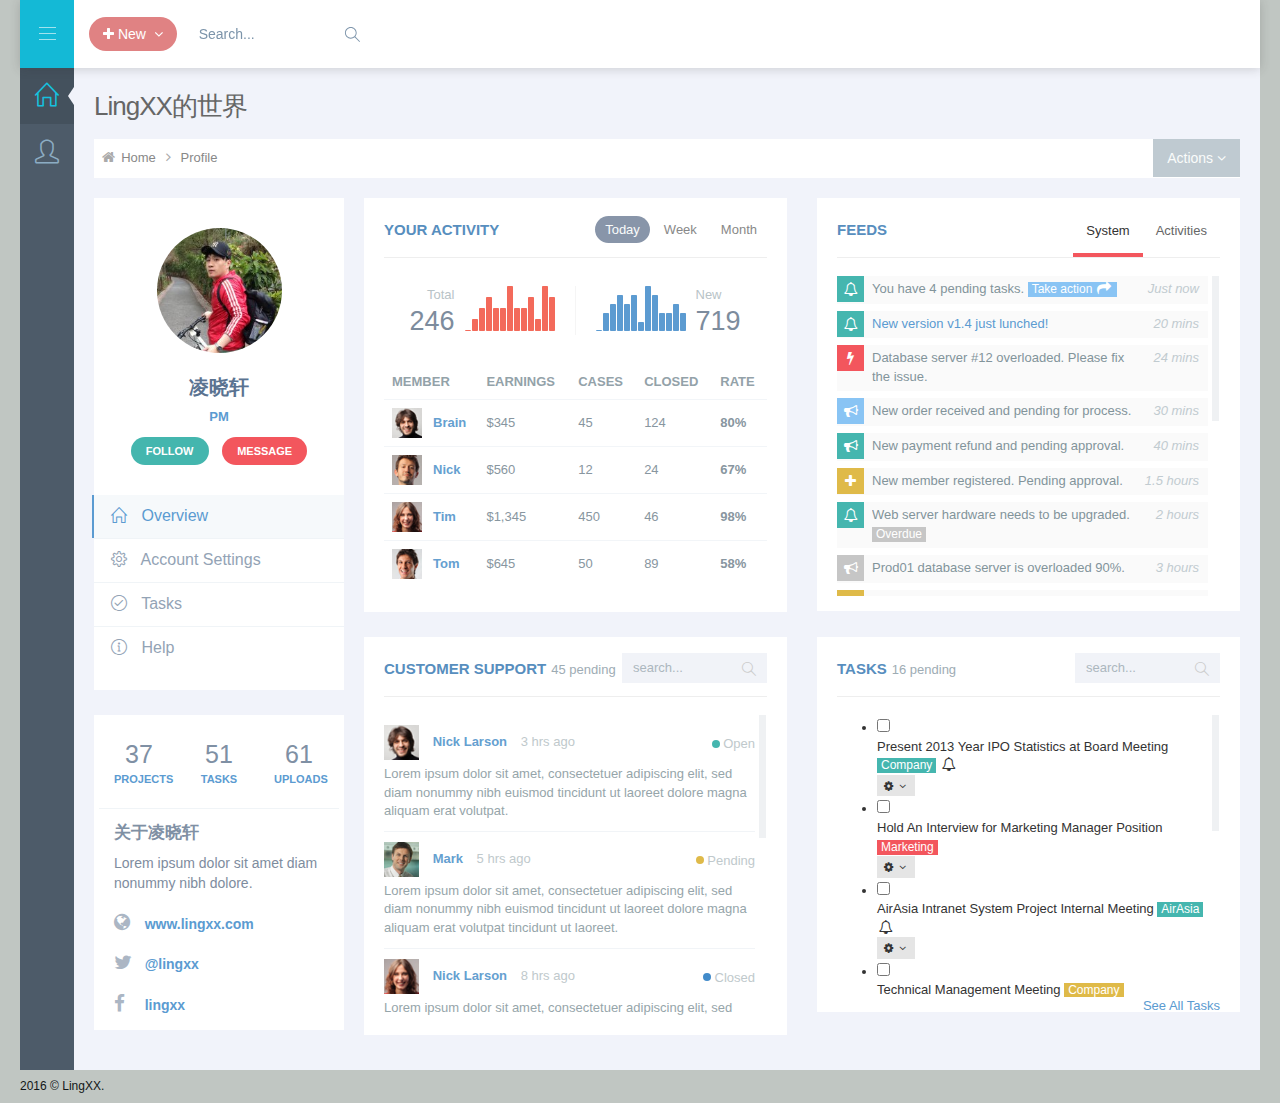
==== index.html @ 68c83dc1 "change common js" ====
<!DOCTYPE html>
<html>
<!-- BEGIN HEAD -->
<head>
<meta charset="utf-8"/>
<title>LingXX</title>
<meta http-equiv="X-UA-Compatible" content="IE=edge">
<meta content="width=device-width, initial-scale=1.0" name="viewport"/>
<meta http-equiv="Content-type" content="text/html; charset=utf-8">
<meta content="" name="description"/>
<meta content="" name="author"/>
<!-- BEGIN GLOBAL MANDATORY STYLES -->
<link href="assets/global/plugins/font-awesome/css/font-awesome.min.css" rel="stylesheet" type="text/css">
<link href="assets/global/plugins/simple-line-icons/simple-line-icons.min.css" rel="stylesheet" type="text/css">
<link href="assets/global/plugins/bootstrap/css/bootstrap.min.css" rel="stylesheet" type="text/css">
<link href="assets/global/plugins/uniform/css/uniform.default.css" rel="stylesheet" type="text/css">
<link href="assets/global/plugins/bootstrap-switch/css/bootstrap-switch.min.css" rel="stylesheet" type="text/css"/>
<!-- END GLOBAL MANDATORY STYLES -->
<!-- BEGIN PAGE LEVEL STYLES -->
<link href="assets/global/plugins/bootstrap-fileinput/bootstrap-fileinput.css" rel="stylesheet" type="text/css"/>
<link href="assets/admin/pages/css/profile.css" rel="stylesheet" type="text/css"/>
<link href="assets/admin/pages/css/tasks.css" rel="stylesheet" type="text/css"/>
<!-- END PAGE LEVEL STYLES -->
<!-- BEGIN THEME STYLES -->
<link href="assets/global/css/components.css" id="style_components" rel="stylesheet" type="text/css"/>
<link href="assets/global/css/plugins.css" rel="stylesheet" type="text/css"/>
<link href="assets/admin/layout2/css/layout.css" rel="stylesheet" type="text/css"/>
<link id="style_color" href="assets/admin/layout2/css/themes/grey.css" rel="stylesheet" type="text/css"/>
<link href="assets/admin/layout2/css/custom.css" rel="stylesheet" type="text/css"/>
<!-- END THEME STYLES -->
<link rel="shortcut icon" href="favicon.ico"/>
</head>
<!-- END HEAD -->
<!-- BEGIN BODY -->
<body class="page-boxed page-header-fixed page-container-bg-solid page-sidebar-closed page-sidebar-closed-hide-logo">
<!-- BEGIN HEADER -->
<div class="page-header navbar navbar-fixed-top">
	<!-- BEGIN HEADER INNER -->
	<div class="page-header-inner container">
		<!-- BEGIN LOGO -->
		<div class="page-logo">
			<a href="index.html">
			<!--<img src="assets/admin/layout2/img/logo-default.png" alt="logo" class="logo-default"/>-->
			</a>
			<div class="menu-toggler sidebar-toggler">
				<!-- DOC: Remove the above "hide" to enable the sidebar toggler button on header -->
			</div>
		</div>
		<!-- END LOGO -->
		<!-- BEGIN RESPONSIVE MENU TOGGLER -->
		<a href="javascript:;" class="menu-toggler responsive-toggler" data-toggle="collapse" data-target=".navbar-collapse">
		</a>
		<!-- END RESPONSIVE MENU TOGGLER -->
		<!-- BEGIN PAGE ACTIONS -->
		<!-- DOC: Remove "hide" class to enable the page header actions -->
		<div class="page-actions">
			<div class="btn-group">
				<button type="button" class="btn btn-circle red-pink dropdown-toggle" data-toggle="dropdown">
				<i class="fa fa-plus"></i>&nbsp;<span class="hidden-sm hidden-xs">New&nbsp;</span>&nbsp;<i class="fa fa-angle-down"></i>
				</button>
				<ul class="dropdown-menu" role="menu">
					<li>
						<a href="javascript:;">
						<i class="icon-user"></i> New User </a>
					</li>
				</ul>
			</div>
		</div>
		<!-- END PAGE ACTIONS -->
		<!-- BEGIN PAGE TOP -->
		<div class="page-top">
			<!-- BEGIN HEADER SEARCH BOX -->
			<!-- DOC: Apply "search-form-expanded" right after the "search-form" class to have half expanded search box -->
			<form class="search-form search-form-expanded" action="extra_search.html" method="GET">
				<div class="input-group">
					<input type="text" class="form-control" placeholder="Search..." name="query">
					<span class="input-group-btn">
					<a href="javascript:;" class="btn submit"><i class="icon-magnifier"></i></a>
					</span>
				</div>
			</form>
			<!-- END HEADER SEARCH BOX -->
		</div>
		<!-- END PAGE TOP -->
	</div>
	<!-- END HEADER INNER -->
</div>
<!-- END HEADER -->
<div class="clearfix">
</div>
<div class="container">
	<!-- BEGIN CONTAINER -->
	<div class="page-container">
		<!-- BEGIN SIDEBAR -->
		<div class="page-sidebar-wrapper">
			<!-- DOC: Set data-auto-scroll="false" to disable the sidebar from auto scrolling/focusing -->
			<!-- DOC: Change data-auto-speed="200" to adjust the sub menu slide up/down speed -->
			<div class="page-sidebar navbar-collapse collapse">
				<!-- BEGIN SIDEBAR MENU -->
				<!-- DOC: Apply "page-sidebar-menu-light" class right after "page-sidebar-menu" to enable light sidebar menu style(without borders) -->
				<!-- DOC: Apply "page-sidebar-menu-hover-submenu" class right after "page-sidebar-menu" to enable hoverable(hover vs accordion) sub menu mode -->
				<!-- DOC: Apply "page-sidebar-menu-closed" class right after "page-sidebar-menu" to collapse("page-sidebar-closed" class must be applied to the body element) the sidebar sub menu mode -->
				<!-- DOC: Set data-auto-scroll="false" to disable the sidebar from auto scrolling/focusing -->
				<!-- DOC: Set data-keep-expand="true" to keep the submenues expanded -->
				<!-- DOC: Set data-auto-speed="200" to adjust the sub menu slide up/down speed -->
				<ul class="page-sidebar-menu page-sidebar-menu-hover-submenu page-sidebar-menu-closed" data-keep-expanded="false" data-auto-scroll="true" data-slide-speed="200">
					<li class="active open">
						<a href="index.html">
						<i class="icon-home"></i>
						<span class="title">Home</span>
						<span class="selected"></span>
						<span class="arrow open"></span>
						</a>
					</li>
					<li class="start">
						<a href="javascript:;">
						<i class="icon-user"></i>
						<span class="title">Profile</span>
						</a>
						<ul class="sub-menu">
							<li>
								<a href="#">
								CV</a>
							</li>
						</ul>
					</li>
				</ul>
				<!-- END SIDEBAR MENU -->
			</div>
		</div>
		<!-- END SIDEBAR -->
		<!-- BEGIN CONTENT -->
		<div class="page-content-wrapper">
			<div class="page-content">
				<!-- BEGIN PAGE HEADER-->
				<h3 class="page-title">
				LingXX的世界 
				</h3>
				<div class="page-bar">
					<ul class="page-breadcrumb">
						<li>
							<i class="fa fa-home"></i>
							<a href="index.html">Home</a>
							<i class="fa fa-angle-right"></i>
						</li>
						<li>
							<a href="#">Profile</a>
						</li>
					</ul>
					<div class="page-toolbar">
						<div class="btn-group pull-right">
							<button type="button" class="btn btn-fit-height grey-salt dropdown-toggle" data-toggle="dropdown" data-hover="dropdown" data-delay="1000" data-close-others="true">
							Actions <i class="fa fa-angle-down"></i>
							</button>
							<ul class="dropdown-menu pull-right" role="menu">
								<li>
									<a href="#">Action</a>
								</li>
								<li>
									<a href="#">Another action</a>
								</li>
								<li>
									<a href="#">Something else here</a>
								</li>
								<li class="divider">
								</li>
								<li>
									<a href="#">Separated link</a>
								</li>
							</ul>
						</div>
					</div>
				</div>
				<!-- END PAGE HEADER-->
				<!-- BEGIN PAGE CONTENT-->
				<div class="row">
					<div class="col-md-12">
						<!-- BEGIN PROFILE SIDEBAR -->
						<div class="profile-sidebar" style="width: 250px;">
							<!-- PORTLET MAIN -->
							<div class="portlet light profile-sidebar-portlet">
								<!-- SIDEBAR USERPIC -->
								<div class="profile-userpic">
									<img src="assets/admin/pages/media/profile/lingxx_new.jpg" class="img-responsive" alt="">
								</div>
								<!-- END SIDEBAR USERPIC -->
								<!-- SIDEBAR USER TITLE -->
								<div class="profile-usertitle">
									<div class="profile-usertitle-name">
										 凌晓轩
									</div>
									<div class="profile-usertitle-job">
										 PM
									</div>
								</div>
								<!-- END SIDEBAR USER TITLE -->
								<!-- SIDEBAR BUTTONS -->
								<div class="profile-userbuttons">
									<button type="button" class="btn btn-circle green-haze btn-sm">Follow</button>
									<button type="button" class="btn btn-circle btn-danger btn-sm">Message</button>
								</div>
								<!-- END SIDEBAR BUTTONS -->
								<!-- SIDEBAR MENU -->
								<div class="profile-usermenu">
									<ul class="nav">
										<li class="active">
											<a href="#">
											<i class="icon-home"></i>
											Overview </a>
										</li>
										<li>
											<a href="#">
											<i class="icon-settings"></i>
											Account Settings </a>
										</li>
										<li>
											<a href="#">
											<i class="icon-check"></i>
											Tasks </a>
										</li>
										<li>
											<a href="#">
											<i class="icon-info"></i>
											Help </a>
										</li>
									</ul>
								</div>
								<!-- END MENU -->
							</div>
							<!-- END PORTLET MAIN -->
							<!-- PORTLET MAIN -->
							<div class="portlet light">
								<!-- STAT -->
								<div class="row list-separated profile-stat">
									<div class="col-md-4 col-sm-4 col-xs-6">
										<div class="uppercase profile-stat-title">
											 37
										</div>
										<div class="uppercase profile-stat-text">
											 Projects
										</div>
									</div>
									<div class="col-md-4 col-sm-4 col-xs-6">
										<div class="uppercase profile-stat-title">
											 51
										</div>
										<div class="uppercase profile-stat-text">
											 Tasks
										</div>
									</div>
									<div class="col-md-4 col-sm-4 col-xs-6">
										<div class="uppercase profile-stat-title">
											 61
										</div>
										<div class="uppercase profile-stat-text">
											 Uploads
										</div>
									</div>
								</div>
								<!-- END STAT -->
								<div>
									<h4 class="profile-desc-title">关于凌晓轩</h4>
									<span class="profile-desc-text"> Lorem ipsum dolor sit amet diam nonummy nibh dolore. </span>
									<div class="margin-top-20 profile-desc-link">
										<i class="fa fa-globe"></i>
										<a href="http://www.keenthemes.com">www.lingxx.com</a>
									</div>
									<div class="margin-top-20 profile-desc-link">
										<i class="fa fa-twitter"></i>
										<a href="http://www.twitter.com/keenthemes/">@lingxx</a>
									</div>
									<div class="margin-top-20 profile-desc-link">
										<i class="fa fa-facebook"></i>
										<a href="http://www.facebook.com/keenthemes/">lingxx</a>
									</div>
								</div>
							</div>
							<!-- END PORTLET MAIN -->
						</div>
						<!-- END BEGIN PROFILE SIDEBAR -->
						<!-- BEGIN PROFILE CONTENT -->
						<div class="profile-content">
							<div class="row">
								<div class="col-md-6">
									<!-- BEGIN PORTLET -->
									<div class="portlet light ">
										<div class="portlet-title">
											<div class="caption caption-md">
												<i class="icon-bar-chart theme-font hide"></i>
												<span class="caption-subject font-blue-madison bold uppercase">Your Activity</span>
												<span class="caption-helper hide">weekly stats...</span>
											</div>
											<div class="actions">
												<div class="btn-group btn-group-devided" data-toggle="buttons">
													<label class="btn btn-transparent grey-salsa btn-circle btn-sm active">
													<input type="radio" name="options" class="toggle" id="option1">Today</label>
													<label class="btn btn-transparent grey-salsa btn-circle btn-sm">
													<input type="radio" name="options" class="toggle" id="option2">Week</label>
													<label class="btn btn-transparent grey-salsa btn-circle btn-sm">
													<input type="radio" name="options" class="toggle" id="option2">Month</label>
												</div>
											</div>
										</div>
										<div class="portlet-body">
											<div class="row number-stats margin-bottom-30">
												<div class="col-md-6 col-sm-6 col-xs-6">
													<div class="stat-left">
														<div class="stat-chart">
															<!-- do not line break "sparkline_bar" div. sparkline chart has an issue when the container div has line break -->
															<div id="sparkline_bar"></div>
														</div>
														<div class="stat-number">
															<div class="title">
																 Total
															</div>
															<div class="number">
																 246
															</div>
														</div>
													</div>
												</div>
												<div class="col-md-6 col-sm-6 col-xs-6">
													<div class="stat-right">
														<div class="stat-chart">
															<!-- do not line break "sparkline_bar" div. sparkline chart has an issue when the container div has line break -->
															<div id="sparkline_bar2"></div>
														</div>
														<div class="stat-number">
															<div class="title">
																 New
															</div>
															<div class="number">
																 719
															</div>
														</div>
													</div>
												</div>
											</div>
											<div class="table-scrollable table-scrollable-borderless">
												<table class="table table-hover table-light">
												<thead>
												<tr class="uppercase">
													<th colspan="2">
														 MEMBER
													</th>
													<th>
														 Earnings
													</th>
													<th>
														 CASES
													</th>
													<th>
														 CLOSED
													</th>
													<th>
														 RATE
													</th>
												</tr>
												</thead>
												<tr>
													<td class="fit">
														<img class="user-pic" src="assets/admin/layout3/img/avatar4.jpg">
													</td>
													<td>
														<a href="javascript:;" class="primary-link">Brain</a>
													</td>
													<td>
														 $345
													</td>
													<td>
														 45
													</td>
													<td>
														 124
													</td>
													<td>
														<span class="bold theme-font">80%</span>
													</td>
												</tr>
												<tr>
													<td class="fit">
														<img class="user-pic" src="assets/admin/layout3/img/avatar5.jpg">
													</td>
													<td>
														<a href="javascript:;" class="primary-link">Nick</a>
													</td>
													<td>
														 $560
													</td>
													<td>
														 12
													</td>
													<td>
														 24
													</td>
													<td>
														<span class="bold theme-font">67%</span>
													</td>
												</tr>
												<tr>
													<td class="fit">
														<img class="user-pic" src="assets/admin/layout3/img/avatar6.jpg">
													</td>
													<td>
														<a href="javascript:;" class="primary-link">Tim</a>
													</td>
													<td>
														 $1,345
													</td>
													<td>
														 450
													</td>
													<td>
														 46
													</td>
													<td>
														<span class="bold theme-font">98%</span>
													</td>
												</tr>
												<tr>
													<td class="fit">
														<img class="user-pic" src="assets/admin/layout3/img/avatar7.jpg">
													</td>
													<td>
														<a href="javascript:;" class="primary-link">Tom</a>
													</td>
													<td>
														 $645
													</td>
													<td>
														 50
													</td>
													<td>
														 89
													</td>
													<td>
														<span class="bold theme-font">58%</span>
													</td>
												</tr>
												</table>
											</div>
										</div>
									</div>
									<!-- END PORTLET -->
								</div>
								<div class="col-md-6">
									<!-- BEGIN PORTLET -->
									<div class="portlet light">
										<div class="portlet-title tabbable-line">
											<div class="caption caption-md">
												<i class="icon-globe theme-font hide"></i>
												<span class="caption-subject font-blue-madison bold uppercase">Feeds</span>
											</div>
											<ul class="nav nav-tabs">
												<li class="active">
													<a href="#tab_1_1" data-toggle="tab">
													System </a>
												</li>
												<li>
													<a href="#tab_1_2" data-toggle="tab">
													Activities </a>
												</li>
											</ul>
										</div>
										<div class="portlet-body">
											<!--BEGIN TABS-->
											<div class="tab-content">
												<div class="tab-pane active" id="tab_1_1">
													<div class="scroller" style="height: 320px;" data-always-visible="1" data-rail-visible1="0" data-handle-color="#D7DCE2">
														<ul class="feeds">
															<li>
																<div class="col1">
																	<div class="cont">
																		<div class="cont-col1">
																			<div class="label label-sm label-success">
																				<i class="fa fa-bell-o"></i>
																			</div>
																		</div>
																		<div class="cont-col2">
																			<div class="desc">
																				 You have 4 pending tasks. <span class="label label-sm label-info">
																				Take action <i class="fa fa-share"></i>
																				</span>
																			</div>
																		</div>
																	</div>
																</div>
																<div class="col2">
																	<div class="date">
																		 Just now
																	</div>
																</div>
															</li>
															<li>
																<a href="javascript:;">
																<div class="col1">
																	<div class="cont">
																		<div class="cont-col1">
																			<div class="label label-sm label-success">
																				<i class="fa fa-bell-o"></i>
																			</div>
																		</div>
																		<div class="cont-col2">
																			<div class="desc">
																				 New version v1.4 just lunched!
																			</div>
																		</div>
																	</div>
																</div>
																<div class="col2">
																	<div class="date">
																		 20 mins
																	</div>
																</div>
																</a>
															</li>
															<li>
																<div class="col1">
																	<div class="cont">
																		<div class="cont-col1">
																			<div class="label label-sm label-danger">
																				<i class="fa fa-bolt"></i>
																			</div>
																		</div>
																		<div class="cont-col2">
																			<div class="desc">
																				 Database server #12 overloaded. Please fix the issue.
																			</div>
																		</div>
																	</div>
																</div>
																<div class="col2">
																	<div class="date">
																		 24 mins
																	</div>
																</div>
															</li>
															<li>
																<div class="col1">
																	<div class="cont">
																		<div class="cont-col1">
																			<div class="label label-sm label-info">
																				<i class="fa fa-bullhorn"></i>
																			</div>
																		</div>
																		<div class="cont-col2">
																			<div class="desc">
																				 New order received and pending for process.
																			</div>
																		</div>
																	</div>
																</div>
																<div class="col2">
																	<div class="date">
																		 30 mins
																	</div>
																</div>
															</li>
															<li>
																<div class="col1">
																	<div class="cont">
																		<div class="cont-col1">
																			<div class="label label-sm label-success">
																				<i class="fa fa-bullhorn"></i>
																			</div>
																		</div>
																		<div class="cont-col2">
																			<div class="desc">
																				 New payment refund and pending approval.
																			</div>
																		</div>
																	</div>
																</div>
																<div class="col2">
																	<div class="date">
																		 40 mins
																	</div>
																</div>
															</li>
															<li>
																<div class="col1">
																	<div class="cont">
																		<div class="cont-col1">
																			<div class="label label-sm label-warning">
																				<i class="fa fa-plus"></i>
																			</div>
																		</div>
																		<div class="cont-col2">
																			<div class="desc">
																				 New member registered. Pending approval.
																			</div>
																		</div>
																	</div>
																</div>
																<div class="col2">
																	<div class="date">
																		 1.5 hours
																	</div>
																</div>
															</li>
															<li>
																<div class="col1">
																	<div class="cont">
																		<div class="cont-col1">
																			<div class="label label-sm label-success">
																				<i class="fa fa-bell-o"></i>
																			</div>
																		</div>
																		<div class="cont-col2">
																			<div class="desc">
																				 Web server hardware needs to be upgraded. <span class="label label-sm label-default ">
																				Overdue </span>
																			</div>
																		</div>
																	</div>
																</div>
																<div class="col2">
																	<div class="date">
																		 2 hours
																	</div>
																</div>
															</li>
															<li>
																<div class="col1">
																	<div class="cont">
																		<div class="cont-col1">
																			<div class="label label-sm label-default">
																				<i class="fa fa-bullhorn"></i>
																			</div>
																		</div>
																		<div class="cont-col2">
																			<div class="desc">
																				 Prod01 database server is overloaded 90%.
																			</div>
																		</div>
																	</div>
																</div>
																<div class="col2">
																	<div class="date">
																		 3 hours
																	</div>
																</div>
															</li>
															<li>
																<div class="col1">
																	<div class="cont">
																		<div class="cont-col1">
																			<div class="label label-sm label-warning">
																				<i class="fa fa-bullhorn"></i>
																			</div>
																		</div>
																		<div class="cont-col2">
																			<div class="desc">
																				 New group created. Pending manager review.
																			</div>
																		</div>
																	</div>
																</div>
																<div class="col2">
																	<div class="date">
																		 5 hours
																	</div>
																</div>
															</li>
															<li>
																<div class="col1">
																	<div class="cont">
																		<div class="cont-col1">
																			<div class="label label-sm label-info">
																				<i class="fa fa-bullhorn"></i>
																			</div>
																		</div>
																		<div class="cont-col2">
																			<div class="desc">
																				 Order payment failed.
																			</div>
																		</div>
																	</div>
																</div>
																<div class="col2">
																	<div class="date">
																		 18 hours
																	</div>
																</div>
															</li>
															<li>
																<div class="col1">
																	<div class="cont">
																		<div class="cont-col1">
																			<div class="label label-sm label-default">
																				<i class="fa fa-bullhorn"></i>
																			</div>
																		</div>
																		<div class="cont-col2">
																			<div class="desc">
																				 New application received.
																			</div>
																		</div>
																	</div>
																</div>
																<div class="col2">
																	<div class="date">
																		 21 hours
																	</div>
																</div>
															</li>
															<li>
																<div class="col1">
																	<div class="cont">
																		<div class="cont-col1">
																			<div class="label label-sm label-info">
																				<i class="fa fa-bullhorn"></i>
																			</div>
																		</div>
																		<div class="cont-col2">
																			<div class="desc">
																				 Dev90 web server restarted. Pending overall system check.
																			</div>
																		</div>
																	</div>
																</div>
																<div class="col2">
																	<div class="date">
																		 22 hours
																	</div>
																</div>
															</li>
															<li>
																<div class="col1">
																	<div class="cont">
																		<div class="cont-col1">
																			<div class="label label-sm label-default">
																				<i class="fa fa-bullhorn"></i>
																			</div>
																		</div>
																		<div class="cont-col2">
																			<div class="desc">
																				 New member registered. Pending approval
																			</div>
																		</div>
																	</div>
																</div>
																<div class="col2">
																	<div class="date">
																		 21 hours
																	</div>
																</div>
															</li>
															<li>
																<div class="col1">
																	<div class="cont">
																		<div class="cont-col1">
																			<div class="label label-sm label-info">
																				<i class="fa fa-bullhorn"></i>
																			</div>
																		</div>
																		<div class="cont-col2">
																			<div class="desc">
																				 L45 Network failure. Schedule maintenance.
																			</div>
																		</div>
																	</div>
																</div>
																<div class="col2">
																	<div class="date">
																		 22 hours
																	</div>
																</div>
															</li>
															<li>
																<div class="col1">
																	<div class="cont">
																		<div class="cont-col1">
																			<div class="label label-sm label-default">
																				<i class="fa fa-bullhorn"></i>
																			</div>
																		</div>
																		<div class="cont-col2">
																			<div class="desc">
																				 Order canceled with failed payment.
																			</div>
																		</div>
																	</div>
																</div>
																<div class="col2">
																	<div class="date">
																		 21 hours
																	</div>
																</div>
															</li>
															<li>
																<div class="col1">
																	<div class="cont">
																		<div class="cont-col1">
																			<div class="label label-sm label-info">
																				<i class="fa fa-bullhorn"></i>
																			</div>
																		</div>
																		<div class="cont-col2">
																			<div class="desc">
																				 Web-A2 clound instance created. Schedule full scan.
																			</div>
																		</div>
																	</div>
																</div>
																<div class="col2">
																	<div class="date">
																		 22 hours
																	</div>
																</div>
															</li>
															<li>
																<div class="col1">
																	<div class="cont">
																		<div class="cont-col1">
																			<div class="label label-sm label-default">
																				<i class="fa fa-bullhorn"></i>
																			</div>
																		</div>
																		<div class="cont-col2">
																			<div class="desc">
																				 Member canceled. Schedule account review.
																			</div>
																		</div>
																	</div>
																</div>
																<div class="col2">
																	<div class="date">
																		 21 hours
																	</div>
																</div>
															</li>
															<li>
																<div class="col1">
																	<div class="cont">
																		<div class="cont-col1">
																			<div class="label label-sm label-info">
																				<i class="fa fa-bullhorn"></i>
																			</div>
																		</div>
																		<div class="cont-col2">
																			<div class="desc">
																				 New order received. Please take care of it.
																			</div>
																		</div>
																	</div>
																</div>
																<div class="col2">
																	<div class="date">
																		 22 hours
																	</div>
																</div>
															</li>
														</ul>
													</div>
												</div>
												<div class="tab-pane" id="tab_1_2">
													<div class="scroller" style="height: 337px;" data-always-visible="1" data-rail-visible1="0" data-handle-color="#D7DCE2">
														<ul class="feeds">
															<li>
																<a href="javascript:;">
																<div class="col1">
																	<div class="cont">
																		<div class="cont-col1">
																			<div class="label label-sm label-success">
																				<i class="fa fa-bell-o"></i>
																			</div>
																		</div>
																		<div class="cont-col2">
																			<div class="desc">
																				 New user registered
																			</div>
																		</div>
																	</div>
																</div>
																<div class="col2">
																	<div class="date">
																		 Just now
																	</div>
																</div>
																</a>
															</li>
															<li>
																<a href="javascript:;">
																<div class="col1">
																	<div class="cont">
																		<div class="cont-col1">
																			<div class="label label-sm label-success">
																				<i class="fa fa-bell-o"></i>
																			</div>
																		</div>
																		<div class="cont-col2">
																			<div class="desc">
																				 New order received
																			</div>
																		</div>
																	</div>
																</div>
																<div class="col2">
																	<div class="date">
																		 10 mins
																	</div>
																</div>
																</a>
															</li>
															<li>
																<div class="col1">
																	<div class="cont">
																		<div class="cont-col1">
																			<div class="label label-sm label-danger">
																				<i class="fa fa-bolt"></i>
																			</div>
																		</div>
																		<div class="cont-col2">
																			<div class="desc">
																				 Order #24DOP4 has been rejected. <span class="label label-sm label-danger ">
																				Take action <i class="fa fa-share"></i>
																				</span>
																			</div>
																		</div>
																	</div>
																</div>
																<div class="col2">
																	<div class="date">
																		 24 mins
																	</div>
																</div>
															</li>
															<li>
																<a href="javascript:;">
																<div class="col1">
																	<div class="cont">
																		<div class="cont-col1">
																			<div class="label label-sm label-success">
																				<i class="fa fa-bell-o"></i>
																			</div>
																		</div>
																		<div class="cont-col2">
																			<div class="desc">
																				 New user registered
																			</div>
																		</div>
																	</div>
																</div>
																<div class="col2">
																	<div class="date">
																		 Just now
																	</div>
																</div>
																</a>
															</li>
															<li>
																<a href="javascript:;">
																<div class="col1">
																	<div class="cont">
																		<div class="cont-col1">
																			<div class="label label-sm label-success">
																				<i class="fa fa-bell-o"></i>
																			</div>
																		</div>
																		<div class="cont-col2">
																			<div class="desc">
																				 New user registered
																			</div>
																		</div>
																	</div>
																</div>
																<div class="col2">
																	<div class="date">
																		 Just now
																	</div>
																</div>
																</a>
															</li>
															<li>
																<a href="javascript:;">
																<div class="col1">
																	<div class="cont">
																		<div class="cont-col1">
																			<div class="label label-sm label-success">
																				<i class="fa fa-bell-o"></i>
																			</div>
																		</div>
																		<div class="cont-col2">
																			<div class="desc">
																				 New user registered
																			</div>
																		</div>
																	</div>
																</div>
																<div class="col2">
																	<div class="date">
																		 Just now
																	</div>
																</div>
																</a>
															</li>
															<li>
																<a href="javascript:;">
																<div class="col1">
																	<div class="cont">
																		<div class="cont-col1">
																			<div class="label label-sm label-success">
																				<i class="fa fa-bell-o"></i>
																			</div>
																		</div>
																		<div class="cont-col2">
																			<div class="desc">
																				 New user registered
																			</div>
																		</div>
																	</div>
																</div>
																<div class="col2">
																	<div class="date">
																		 Just now
																	</div>
																</div>
																</a>
															</li>
															<li>
																<a href="javascript:;">
																<div class="col1">
																	<div class="cont">
																		<div class="cont-col1">
																			<div class="label label-sm label-success">
																				<i class="fa fa-bell-o"></i>
																			</div>
																		</div>
																		<div class="cont-col2">
																			<div class="desc">
																				 New user registered
																			</div>
																		</div>
																	</div>
																</div>
																<div class="col2">
																	<div class="date">
																		 Just now
																	</div>
																</div>
																</a>
															</li>
															<li>
																<a href="javascript:;">
																<div class="col1">
																	<div class="cont">
																		<div class="cont-col1">
																			<div class="label label-sm label-success">
																				<i class="fa fa-bell-o"></i>
																			</div>
																		</div>
																		<div class="cont-col2">
																			<div class="desc">
																				 New user registered
																			</div>
																		</div>
																	</div>
																</div>
																<div class="col2">
																	<div class="date">
																		 Just now
																	</div>
																</div>
																</a>
															</li>
															<li>
																<a href="javascript:;">
																<div class="col1">
																	<div class="cont">
																		<div class="cont-col1">
																			<div class="label label-sm label-success">
																				<i class="fa fa-bell-o"></i>
																			</div>
																		</div>
																		<div class="cont-col2">
																			<div class="desc">
																				 New user registered
																			</div>
																		</div>
																	</div>
																</div>
																<div class="col2">
																	<div class="date">
																		 Just now
																	</div>
																</div>
																</a>
															</li>
														</ul>
													</div>
												</div>
											</div>
											<!--END TABS-->
										</div>
									</div>
									<!-- END PORTLET -->
								</div>
							</div>
							<div class="row">
								<div class="col-md-6">
									<!-- BEGIN PORTLET -->
									<div class="portlet light">
										<div class="portlet-title">
											<div class="caption caption-md">
												<i class="icon-bar-chart theme-font hide"></i>
												<span class="caption-subject font-blue-madison bold uppercase">Customer Support</span>
												<span class="caption-helper">45 pending</span>
											</div>
											<div class="inputs">
												<div class="portlet-input input-inline input-small ">
													<div class="input-icon right">
														<i class="icon-magnifier"></i>
														<input type="text" class="form-control form-control-solid" placeholder="search...">
													</div>
												</div>
											</div>
										</div>
										<div class="portlet-body">
											<div class="scroller" style="height: 305px;" data-always-visible="1" data-rail-visible1="0" data-handle-color="#D7DCE2">
												<div class="general-item-list">
													<div class="item">
														<div class="item-head">
															<div class="item-details">
																<img class="item-pic" src="assets/admin/layout3/img/avatar4.jpg">
																<a href="" class="item-name primary-link">Nick Larson</a>
																<span class="item-label">3 hrs ago</span>
															</div>
															<span class="item-status"><span class="badge badge-empty badge-success"></span> Open</span>
														</div>
														<div class="item-body">
															 Lorem ipsum dolor sit amet, consectetuer adipiscing elit, sed diam nonummy nibh euismod tincidunt ut laoreet dolore magna aliquam erat volutpat.
														</div>
													</div>
													<div class="item">
														<div class="item-head">
															<div class="item-details">
																<img class="item-pic" src="assets/admin/layout3/img/avatar3.jpg">
																<a href="" class="item-name primary-link">Mark</a>
																<span class="item-label">5 hrs ago</span>
															</div>
															<span class="item-status"><span class="badge badge-empty badge-warning"></span> Pending</span>
														</div>
														<div class="item-body">
															 Lorem ipsum dolor sit amet, consectetuer adipiscing elit, sed diam nonummy nibh euismod tincidunt ut laoreet dolore magna aliquam erat volutpat tincidunt ut laoreet.
														</div>
													</div>
													<div class="item">
														<div class="item-head">
															<div class="item-details">
																<img class="item-pic" src="assets/admin/layout3/img/avatar6.jpg">
																<a href="" class="item-name primary-link">Nick Larson</a>
																<span class="item-label">8 hrs ago</span>
															</div>
															<span class="item-status"><span class="badge badge-empty badge-primary"></span> Closed</span>
														</div>
														<div class="item-body">
															 Lorem ipsum dolor sit amet, consectetuer adipiscing elit, sed diam nonummy nibh.
														</div>
													</div>
													<div class="item">
														<div class="item-head">
															<div class="item-details">
																<img class="item-pic" src="assets/admin/layout3/img/avatar7.jpg">
																<a href="" class="item-name primary-link">Nick Larson</a>
																<span class="item-label">12 hrs ago</span>
															</div>
															<span class="item-status"><span class="badge badge-empty badge-danger"></span> Pending</span>
														</div>
														<div class="item-body">
															 Consectetuer adipiscing elit Lorem ipsum dolor sit amet, consectetuer adipiscing elit, sed diam nonummy nibh euismod tincidunt ut laoreet dolore magna aliquam erat volutpat.
														</div>
													</div>
													<div class="item">
														<div class="item-head">
															<div class="item-details">
																<img class="item-pic" src="assets/admin/layout3/img/avatar9.jpg">
																<a href="" class="item-name primary-link">Richard Stone</a>
																<span class="item-label">2 days ago</span>
															</div>
															<span class="item-status"><span class="badge badge-empty badge-danger"></span> Open</span>
														</div>
														<div class="item-body">
															 Lorem ipsum dolor sit amet, consectetuer adipiscing elit, ut laoreet dolore magna aliquam erat volutpat.
														</div>
													</div>
													<div class="item">
														<div class="item-head">
															<div class="item-details">
																<img class="item-pic" src="assets/admin/layout3/img/avatar8.jpg">
																<a href="" class="item-name primary-link">Dan</a>
																<span class="item-label">3 days ago</span>
															</div>
															<span class="item-status"><span class="badge badge-empty badge-warning"></span> Pending</span>
														</div>
														<div class="item-body">
															 Lorem ipsum dolor sit amet, sed diam nonummy nibh euismod tincidunt ut laoreet dolore magna aliquam erat volutpat.
														</div>
													</div>
													<div class="item">
														<div class="item-head">
															<div class="item-details">
																<img class="item-pic" src="assets/admin/layout3/img/avatar2.jpg">
																<a href="" class="item-name primary-link">Larry</a>
																<span class="item-label">4 hrs ago</span>
															</div>
															<span class="item-status"><span class="badge badge-empty badge-success"></span> Open</span>
														</div>
														<div class="item-body">
															 Lorem ipsum dolor sit amet, consectetuer adipiscing elit, sed diam nonummy nibh euismod tincidunt ut laoreet dolore magna aliquam erat volutpat.
														</div>
													</div>
												</div>
											</div>
										</div>
									</div>
									<!-- END PORTLET -->
								</div>
								<div class="col-md-6">
									<!-- BEGIN PORTLET -->
									<div class="portlet light tasks-widget">
										<div class="portlet-title">
											<div class="caption caption-md">
												<i class="icon-bar-chart theme-font hide"></i>
												<span class="caption-subject font-blue-madison bold uppercase">Tasks</span>
												<span class="caption-helper">16 pending</span>
											</div>
											<div class="inputs">
												<div class="portlet-input input-small input-inline">
													<div class="input-icon right">
														<i class="icon-magnifier"></i>
														<input type="text" class="form-control form-control-solid" placeholder="search...">
													</div>
												</div>
											</div>
										</div>
										<div class="portlet-body">
											<div class="task-content">
												<div class="scroller" style="height: 282px;" data-always-visible="1" data-rail-visible1="0" data-handle-color="#D7DCE2">
													<!-- START TASK LIST -->
													<ul class="task-list">
														<li>
															<div class="task-checkbox">
																<input type="hidden" value="1" name="test"/>
																<input type="checkbox" class="liChild" value="2" name="test"/>
															</div>
															<div class="task-title">
																<span class="task-title-sp">
																Present 2013 Year IPO Statistics at Board Meeting </span>
																<span class="label label-sm label-success">Company</span>
																<span class="task-bell">
																<i class="fa fa-bell-o"></i>
																</span>
															</div>
															<div class="task-config">
																<div class="task-config-btn btn-group">
																	<a class="btn btn-xs default" href="javascript:;" data-toggle="dropdown" data-hover="dropdown" data-close-others="true">
																	<i class="fa fa-cog"></i><i class="fa fa-angle-down"></i>
																	</a>
																	<ul class="dropdown-menu pull-right">
																		<li>
																			<a href="javascript:;">
																			<i class="fa fa-check"></i> Complete </a>
																		</li>
																		<li>
																			<a href="javascript:;">
																			<i class="fa fa-pencil"></i> Edit </a>
																		</li>
																		<li>
																			<a href="javascript:;">
																			<i class="fa fa-trash-o"></i> Cancel </a>
																		</li>
																	</ul>
																</div>
															</div>
														</li>
														<li>
															<div class="task-checkbox">
																<input type="checkbox" class="liChild" value=""/>
															</div>
															<div class="task-title">
																<span class="task-title-sp">
																Hold An Interview for Marketing Manager Position </span>
																<span class="label label-sm label-danger">Marketing</span>
															</div>
															<div class="task-config">
																<div class="task-config-btn btn-group">
																	<a class="btn btn-xs default" href="javascript:;" data-toggle="dropdown" data-hover="dropdown" data-close-others="true">
																	<i class="fa fa-cog"></i><i class="fa fa-angle-down"></i>
																	</a>
																	<ul class="dropdown-menu pull-right">
																		<li>
																			<a href="javascript:;">
																			<i class="fa fa-check"></i> Complete </a>
																		</li>
																		<li>
																			<a href="javascript:;">
																			<i class="fa fa-pencil"></i> Edit </a>
																		</li>
																		<li>
																			<a href="javascript:;">
																			<i class="fa fa-trash-o"></i> Cancel </a>
																		</li>
																	</ul>
																</div>
															</div>
														</li>
														<li>
															<div class="task-checkbox">
																<input type="checkbox" class="liChild" value=""/>
															</div>
															<div class="task-title">
																<span class="task-title-sp">
																AirAsia Intranet System Project Internal Meeting </span>
																<span class="label label-sm label-success">AirAsia</span>
																<span class="task-bell">
																<i class="fa fa-bell-o"></i>
																</span>
															</div>
															<div class="task-config">
																<div class="task-config-btn btn-group">
																	<a class="btn btn-xs default" href="javascript:;" data-toggle="dropdown" data-hover="dropdown" data-close-others="true">
																	<i class="fa fa-cog"></i><i class="fa fa-angle-down"></i>
																	</a>
																	<ul class="dropdown-menu pull-right">
																		<li>
																			<a href="javascript:;">
																			<i class="fa fa-check"></i> Complete </a>
																		</li>
																		<li>
																			<a href="javascript:;">
																			<i class="fa fa-pencil"></i> Edit </a>
																		</li>
																		<li>
																			<a href="javascript:;">
																			<i class="fa fa-trash-o"></i> Cancel </a>
																		</li>
																	</ul>
																</div>
															</div>
														</li>
														<li>
															<div class="task-checkbox">
																<input type="checkbox" class="liChild" value=""/>
															</div>
															<div class="task-title">
																<span class="task-title-sp">
																Technical Management Meeting </span>
																<span class="label label-sm label-warning">Company</span>
															</div>
															<div class="task-config">
																<div class="task-config-btn btn-group">
																	<a class="btn btn-xs default" href="javascript:;" data-toggle="dropdown" data-hover="dropdown" data-close-others="true">
																	<i class="fa fa-cog"></i><i class="fa fa-angle-down"></i>
																	</a>
																	<ul class="dropdown-menu pull-right">
																		<li>
																			<a href="javascript:;">
																			<i class="fa fa-check"></i> Complete </a>
																		</li>
																		<li>
																			<a href="javascript:;">
																			<i class="fa fa-pencil"></i> Edit </a>
																		</li>
																		<li>
																			<a href="javascript:;">
																			<i class="fa fa-trash-o"></i> Cancel </a>
																		</li>
																	</ul>
																</div>
															</div>
														</li>
														<li>
															<div class="task-checkbox">
																<input type="checkbox" class="liChild" value=""/>
															</div>
															<div class="task-title">
																<span class="task-title-sp">
																Kick-off Company CRM Mobile App Development </span>
																<span class="label label-sm label-info">Internal Products</span>
															</div>
															<div class="task-config">
																<div class="task-config-btn btn-group">
																	<a class="btn btn-xs default" href="javascript:;" data-toggle="dropdown" data-hover="dropdown" data-close-others="true">
																	<i class="fa fa-cog"></i><i class="fa fa-angle-down"></i>
																	</a>
																	<ul class="dropdown-menu pull-right">
																		<li>
																			<a href="javascript:;">
																			<i class="fa fa-check"></i> Complete </a>
																		</li>
																		<li>
																			<a href="javascript:;">
																			<i class="fa fa-pencil"></i> Edit </a>
																		</li>
																		<li>
																			<a href="javascript:;">
																			<i class="fa fa-trash-o"></i> Cancel </a>
																		</li>
																	</ul>
																</div>
															</div>
														</li>
														<li>
															<div class="task-checkbox">
																<input type="checkbox" class="liChild" value=""/>
															</div>
															<div class="task-title">
																<span class="task-title-sp">
																Prepare Commercial Offer For SmartVision Website Rewamp </span>
																<span class="label label-sm label-danger">SmartVision</span>
															</div>
															<div class="task-config">
																<div class="task-config-btn btn-group">
																	<a class="btn btn-xs default" href="javascript:;" data-toggle="dropdown" data-hover="dropdown" data-close-others="true">
																	<i class="fa fa-cog"></i><i class="fa fa-angle-down"></i>
																	</a>
																	<ul class="dropdown-menu pull-right">
																		<li>
																			<a href="javascript:;">
																			<i class="fa fa-check"></i> Complete </a>
																		</li>
																		<li>
																			<a href="javascript:;">
																			<i class="fa fa-pencil"></i> Edit </a>
																		</li>
																		<li>
																			<a href="javascript:;">
																			<i class="fa fa-trash-o"></i> Cancel </a>
																		</li>
																	</ul>
																</div>
															</div>
														</li>
														<li>
															<div class="task-checkbox">
																<input type="checkbox" class="liChild" value=""/>
															</div>
															<div class="task-title">
																<span class="task-title-sp">
																Sign-Off The Comercial Agreement With AutoSmart </span>
																<span class="label label-sm label-default">AutoSmart</span>
																<span class="task-bell">
																<i class="fa fa-bell-o"></i>
																</span>
															</div>
															<div class="task-config">
																<div class="task-config-btn btn-group">
																	<a class="btn btn-xs default" href="javascript:;" data-toggle="dropdown" data-hover="dropdown" data-close-others="true">
																	<i class="fa fa-cog"></i><i class="fa fa-angle-down"></i>
																	</a>
																	<ul class="dropdown-menu pull-right">
																		<li>
																			<a href="javascript:;">
																			<i class="fa fa-check"></i> Complete </a>
																		</li>
																		<li>
																			<a href="javascript:;">
																			<i class="fa fa-pencil"></i> Edit </a>
																		</li>
																		<li>
																			<a href="javascript:;">
																			<i class="fa fa-trash-o"></i> Cancel </a>
																		</li>
																	</ul>
																</div>
															</div>
														</li>
														<li>
															<div class="task-checkbox">
																<input type="checkbox" class="liChild" value=""/>
															</div>
															<div class="task-title">
																<span class="task-title-sp">
																Company Staff Meeting </span>
																<span class="label label-sm label-success">Cruise</span>
																<span class="task-bell">
																<i class="fa fa-bell-o"></i>
																</span>
															</div>
															<div class="task-config">
																<div class="task-config-btn btn-group">
																	<a class="btn btn-xs default" href="javascript:;" data-toggle="dropdown" data-hover="dropdown" data-close-others="true">
																	<i class="fa fa-cog"></i><i class="fa fa-angle-down"></i>
																	</a>
																	<ul class="dropdown-menu pull-right">
																		<li>
																			<a href="javascript:;">
																			<i class="fa fa-check"></i> Complete </a>
																		</li>
																		<li>
																			<a href="javascript:;">
																			<i class="fa fa-pencil"></i> Edit </a>
																		</li>
																		<li>
																			<a href="javascript:;">
																			<i class="fa fa-trash-o"></i> Cancel </a>
																		</li>
																	</ul>
																</div>
															</div>
														</li>
														<li class="last-line">
															<div class="task-checkbox">
																<input type="checkbox" class="liChild" value=""/>
															</div>
															<div class="task-title">
																<span class="task-title-sp">
																KeenThemes Investment Discussion </span>
																<span class="label label-sm label-warning">KeenThemes </span>
															</div>
															<div class="task-config">
																<div class="task-config-btn btn-group">
																	<a class="btn btn-xs default" href="javascript:;" data-toggle="dropdown" data-hover="dropdown" data-close-others="true">
																	<i class="fa fa-cog"></i><i class="fa fa-angle-down"></i>
																	</a>
																	<ul class="dropdown-menu pull-right">
																		<li>
																			<a href="javascript:;">
																			<i class="fa fa-check"></i> Complete </a>
																		</li>
																		<li>
																			<a href="javascript:;">
																			<i class="fa fa-pencil"></i> Edit </a>
																		</li>
																		<li>
																			<a href="javascript:;">
																			<i class="fa fa-trash-o"></i> Cancel </a>
																		</li>
																	</ul>
																</div>
															</div>
														</li>
													</ul>
													<!-- END START TASK LIST -->
												</div>
											</div>
											<div class="task-footer">
												<div class="btn-arrow-link pull-right">
													<a href="javascript:;">See All Tasks</a>
												</div>
											</div>
										</div>
									</div>
									<!-- END PORTLET -->
								</div>
							</div>
						</div>
						<!-- END PROFILE CONTENT -->
					</div>
				</div>
				<!-- END PAGE CONTENT-->
			</div>
		</div>
		<!-- END CONTENT -->
		<!-- BEGIN QUICK SIDEBAR -->
		<!--Cooming Soon...-->
		<!-- END QUICK SIDEBAR -->
	</div>
	<!-- END CONTAINER -->
	<!-- BEGIN FOOTER -->
	<div class="page-footer">
		<div class="page-footer-inner">
			 2016 &copy; LingXX.
		</div>
		<div class="scroll-to-top">
			<i class="icon-arrow-up"></i>
		</div>
	</div>
	<!-- END FOOTER -->
</div>
<!-- BEGIN JAVASCRIPTS(Load javascripts at bottom, this will reduce page load time) -->
<!-- BEGIN CORE PLUGINS -->
<!--[if lt IE 9]>
<script src="assets/global/plugins/respond.min.js"></script>
<script src="assets/global/plugins/excanvas.min.js"></script> 
<![endif]-->
<script src="assets/global/plugins/jquery.min.js" type="text/javascript"></script>
<script src="assets/global/plugins/jquery-migrate.min.js" type="text/javascript"></script>
<!-- IMPORTANT! Load jquery-ui.min.js before bootstrap.min.js to fix bootstrap tooltip conflict with jquery ui tooltip -->
<script src="assets/global/plugins/jquery-ui/jquery-ui.min.js" type="text/javascript"></script>
<script src="assets/global/plugins/bootstrap/js/bootstrap.min.js" type="text/javascript"></script>
<script src="assets/global/plugins/bootstrap-hover-dropdown/bootstrap-hover-dropdown.min.js" type="text/javascript"></script>
<script src="assets/global/plugins/jquery-slimscroll/jquery.slimscroll.min.js" type="text/javascript"></script>
<script src="assets/global/plugins/jquery.blockui.min.js" type="text/javascript"></script>
<script src="assets/global/plugins/jquery.cokie.min.js" type="text/javascript"></script>
<script src="assets/global/plugins/uniform/jquery.uniform.min.js" type="text/javascript"></script>
<script src="assets/global/plugins/bootstrap-switch/js/bootstrap-switch.min.js" type="text/javascript"></script>
<!-- END CORE PLUGINS -->
<!-- BEGIN PAGE LEVEL PLUGINS -->
<script src="assets/global/plugins/bootstrap-fileinput/bootstrap-fileinput.js" type="text/javascript"></script>
<script src="assets/global/plugins/jquery.sparkline.min.js" type="text/javascript"></script>
<!-- END PAGE LEVEL PLUGINS -->
<!-- BEGIN PAGE LEVEL SCRIPTS -->
<script src="assets/global/scripts/LingXX.js" type="text/javascript"></script>
<script src="assets/admin/layout2/scripts/layout.js" type="text/javascript"></script>
<script src="assets/admin/layout2/scripts/demo.js" type="text/javascript"></script>
<script src="assets/admin/pages/scripts/profile.js" type="text/javascript"></script>
<!-- END PAGE LEVEL SCRIPTS -->
<script>
jQuery(document).ready(function() {       
   // initiate layout and plugins
   LingXX.init(); // init LingXX core components
Layout.init(); // init current layout
Demo.init(); // init demo features\
Profile.init(); // init page demo
});
</script>
<!-- END JAVASCRIPTS -->
</body>
<!-- END BODY -->
</html>
---- assets/admin/pages/css/profile.css ----
/***
New Profile Page
***/
.profile-sidebar {
  float: left;
  width: 300px;
  margin-right: 20px;
}

.profile-content {
  overflow: hidden;
}

/* PROFILE SIDEBAR */
.profile-sidebar-portlet {
  padding: 30px 0 0 0 !important;
}

.profile-userpic img {
  float: none;
  margin: 0 auto;
  width: 50%;
  height: 50%;
  -webkit-border-radius: 50% !important;
  -moz-border-radius: 50% !important;
  border-radius: 50% !important;
}

.profile-usertitle {
  text-align: center;
  margin-top: 20px;
}

.profile-usertitle-name {
  color: #5a7391;
  font-size: 20px;
  font-weight: 600;
  margin-bottom: 7px;
}

.profile-usertitle-job {
  text-transform: uppercase;
  color: #5b9bd1;
  font-size: 13px;
  font-weight: 800;
  margin-bottom: 7px;
}

.profile-userbuttons {
  text-align: center;
  margin-top: 10px;
}

.profile-userbuttons .btn {
  margin-right: 5px;
}
.profile-userbuttons .btn:last-child {
  margin-right: 0;
}

.profile-userbuttons button {
  text-transform: uppercase;
  font-size: 11px;
  font-weight: 600;
  padding: 6px 15px;
}

.profile-usermenu {
  margin-top: 30px;
  padding-bottom: 20px;
}

.profile-usermenu ul li {
  border-bottom: 1px solid #f0f4f7;
}

.profile-usermenu ul li:last-child {
  border-bottom: none;
}

.profile-usermenu ul li a {
  color: #93a3b5;
  font-size: 16px;
  font-weight: 400;
}

.profile-usermenu ul li a i {
  margin-right: 8px;
  font-size: 16px;
}

.profile-usermenu ul li a:hover {
  background-color: #fafcfd;
  color: #5b9bd1;
}

.profile-usermenu ul li.active a {
  color: #5b9bd1;
  background-color: #f6f9fb;
  border-left: 2px solid #5b9bd1;
  margin-left: -2px;
}

.profile-stat {
  padding-bottom: 20px;
  border-bottom: 1px solid #f0f4f7;
}

.profile-stat-title {
  color: #7f90a4;
  font-size: 25px;
  text-align: center;
}

.profile-stat-text {
  color: #5b9bd1;
  font-size: 11px;
  font-weight: 800;
  text-align: center;
}

.profile-desc-title {
  color: #7f90a4;
  font-size: 17px;
  font-weight: 600;
}

.profile-desc-text {
  color: #7e8c9e;
  font-size: 14px;
}

.profile-desc-link i {
  width: 22px;
  font-size: 19px;
  color: #abb6c4;
  margin-right: 5px;
}

.profile-desc-link a {
  font-size: 14px;
  font-weight: 600;
  color: #5b9bd1;
}

/* END PROFILE SIDEBAR */
/* RESPONSIVE MODE */
@media (max-width: 991px) {
  /* 991px */
  /* 991px */
  .profile-sidebar {
    float: none;
    width: 100% !important;
    margin: 0;
  }

  .profile-sidebar > .portlet {
    margin-bottom: 20px;
  }

  .profile-content {
    overflow: visible;
  }
}
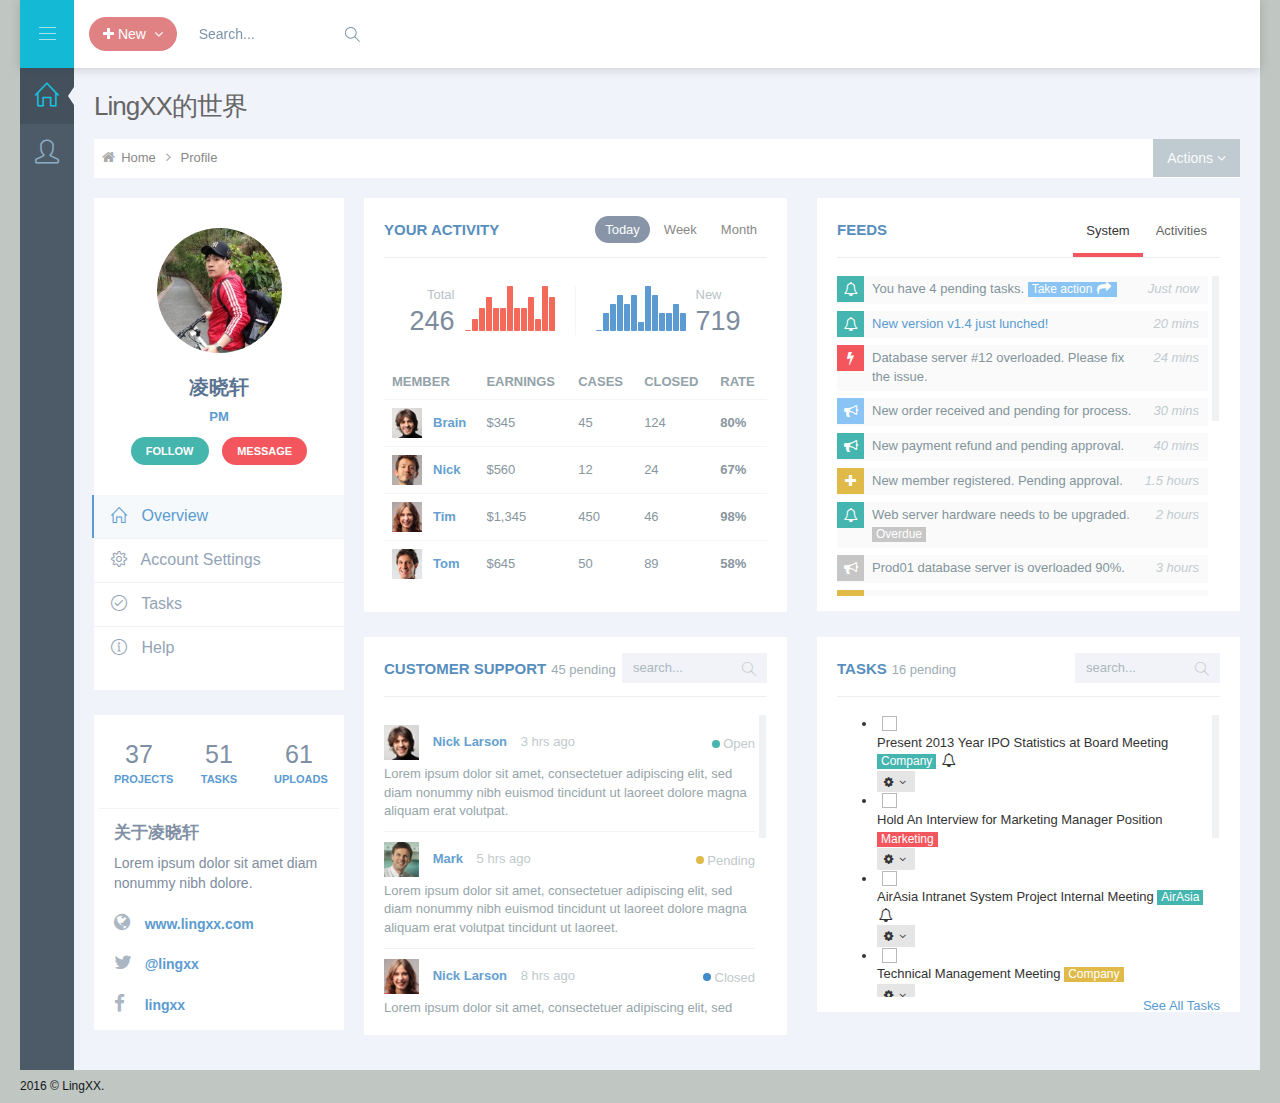
==== commit 239a088e: "update" ====
--- a/index.html
+++ b/index.html
@@ -14,12 +14,9 @@
 <link href="assets/global/plugins/simple-line-icons/simple-line-icons.min.css" rel="stylesheet" type="text/css">
 <link href="assets/global/plugins/bootstrap/css/bootstrap.min.css" rel="stylesheet" type="text/css">
 <link href="assets/global/plugins/uniform/css/uniform.default.css" rel="stylesheet" type="text/css">
-<link href="assets/global/plugins/bootstrap-switch/css/bootstrap-switch.min.css" rel="stylesheet" type="text/css"/>
 <!-- END GLOBAL MANDATORY STYLES -->
 <!-- BEGIN PAGE LEVEL STYLES -->
-<link href="assets/global/plugins/bootstrap-fileinput/bootstrap-fileinput.css" rel="stylesheet" type="text/css"/>
 <link href="assets/admin/pages/css/profile.css" rel="stylesheet" type="text/css"/>
-<link href="assets/admin/pages/css/tasks.css" rel="stylesheet" type="text/css"/>
 <!-- END PAGE LEVEL STYLES -->
 <!-- BEGIN THEME STYLES -->
 <link href="assets/global/css/components.css" id="style_components" rel="stylesheet" type="text/css"/>
@@ -1585,10 +1582,8 @@
 <script src="assets/global/plugins/jquery.blockui.min.js" type="text/javascript"></script>
 <script src="assets/global/plugins/jquery.cokie.min.js" type="text/javascript"></script>
 <script src="assets/global/plugins/uniform/jquery.uniform.min.js" type="text/javascript"></script>
-<script src="assets/global/plugins/bootstrap-switch/js/bootstrap-switch.min.js" type="text/javascript"></script>
 <!-- END CORE PLUGINS -->
 <!-- BEGIN PAGE LEVEL PLUGINS -->
-<script src="assets/global/plugins/bootstrap-fileinput/bootstrap-fileinput.js" type="text/javascript"></script>
 <script src="assets/global/plugins/jquery.sparkline.min.js" type="text/javascript"></script>
 <!-- END PAGE LEVEL PLUGINS -->
 <!-- BEGIN PAGE LEVEL SCRIPTS -->
--- a/assets/global/plugins/uniform/css/uniform.default.css
+++ b/assets/global/plugins/uniform/css/uniform.default.css
@@ -0,0 +1,366 @@
+/*
+
+Uniform Theme: Uniform Default
+Version: 1.8
+By: Josh Pyles
+License: MIT License
+---
+For use with the Uniform plugin:
+http://uniformjs.com/
+
+*/
+/* General settings */
+div.selector, div.selector span, div.checker span, div.radio span, div.uploader, div.uploader span.action, div.button, div.button span {
+  background-image: url("../images/sprite.png");
+  background-repeat: no-repeat;
+  -webkit-font-smoothing: antialiased; }
+div.selector, div.checker, div.button, div.radio, div.uploader {
+  display: -moz-inline-box;
+  display: inline-block;
+  *display: inline;
+  zoom: 1;
+  vertical-align: middle;
+  /* Keeping this as :focus to remove browser styles */ }
+  div.selector:focus, div.checker:focus, div.button:focus, div.radio:focus, div.uploader:focus {
+    outline: 0; }
+div.selector, div.selector *, div.radio, div.radio *, div.checker, div.checker *, div.uploader, div.uploader *, div.button, div.button * {
+  margin: 0;
+  padding: 0; }
+
+.highContrastDetect {
+  background: url("../images/bg-input.png") repeat-x 0 0;
+  width: 0px;
+  height: 0px; }
+
+/* Input & Textarea */
+input.uniform-input,
+select.uniform-multiselect,
+textarea.uniform {
+  padding: 3px;
+  background: url("../images/bg-input.png") repeat-x 0 0;
+  outline: 0; }
+  input.uniform-input.active,
+  select.uniform-multiselect.active,
+  textarea.uniform.active {
+    background: url("../images/bg-input-focus.png") repeat-x 0 0; }
+
+/* Remove default webkit and possible mozilla .search styles.
+ * Keeping this as :active to remove browser styles */
+div.checker input,
+input[type="search"],
+input[type="search"]:active {
+  -moz-appearance: none;
+  -webkit-appearance: none; }
+
+/* Select */
+div.selector {
+  background-position: 0 -130px;
+  line-height: 26px;
+  height: 26px;
+  padding: 0 0 0 10px;
+  position: relative;
+  overflow: hidden; }
+  div.selector span {
+    text-overflow: ellipsis;
+    display: block;
+    overflow: hidden;
+    white-space: nowrap;
+    background-position: right 0;
+    height: 26px;
+    line-height: 26px;
+    padding-right: 25px;
+    cursor: pointer;
+    width: 100%;
+    display: block; }
+  div.selector.fixedWidth {
+    width: 190px; }
+    div.selector.fixedWidth span {
+      width: 155px; }
+  div.selector select {
+    opacity: 0;
+    filter: alpha(opacity=0);
+    -moz-opacity: 0;
+    border: none;
+    background: none;
+    position: absolute;
+    height: 22px;
+    top: 2px;
+    left: 0px;
+    width: 100%; }
+  div.selector.active {
+    background-position: 0 -156px; }
+    div.selector.active span {
+      background-position: right -26px; }
+  div.selector.hover, div.selector.focus {
+    background-position: 0 -182px; }
+    div.selector.hover span, div.selector.focus span {
+      background-position: right -52px; }
+    div.selector.hover.active, div.selector.focus.active {
+      background-position: 0 -208px; }
+      div.selector.hover.active span, div.selector.focus.active span {
+        background-position: right -78px; }
+  div.selector.disabled, div.selector.disabled.active {
+    background-position: 0 -234px; }
+    div.selector.disabled span, div.selector.disabled.active span {
+      background-position: right -104px; }
+
+/* Checkbox */
+div.checker {
+  position: relative; }
+  div.checker, div.checker span, div.checker input {
+    width: 19px;
+    height: 19px; }
+  div.checker span {
+    display: -moz-inline-box;
+    display: inline-block;
+    *display: inline;
+    zoom: 1;
+    text-align: center;
+    background-position: 0 -260px; }
+    div.checker span.checked {
+      background-position: -76px -260px; }
+  div.checker input {
+    opacity: 0;
+    filter: alpha(opacity=0);
+    -moz-opacity: 0;
+    border: none;
+    background: none;
+    display: -moz-inline-box;
+    display: inline-block;
+    *display: inline;
+    zoom: 1; }
+  div.checker.active span {
+    background-position: -19px -260px; }
+    div.checker.active span.checked {
+      background-position: -95px -260px; }
+  div.checker.hover span, div.checker.focus span {
+    background-position: -38px -260px; }
+    div.checker.hover span.checked, div.checker.focus span.checked {
+      background-position: -114px -260px; }
+  div.checker.hover.active span, div.checker.focus.active span {
+    background-position: -57px -260px; }
+    div.checker.hover.active span.checked, div.checker.focus.active span.checked {
+      background-position: -133px -260px; }
+  div.checker.disabled, div.checker.disabled.active {
+    background-position: -152px -260px; }
+    div.checker.disabled span.checked, div.checker.disabled.active span.checked {
+      background-position: -171px -260px; }
+
+/* Radio */
+div.radio {
+  position: relative; }
+  div.radio, div.radio span, div.radio input {
+    width: 18px;
+    height: 18px; }
+  div.radio span {
+    display: -moz-inline-box;
+    display: inline-block;
+    *display: inline;
+    zoom: 1;
+    text-align: center;
+    background-position: 0 -279px; }
+    div.radio span.checked {
+      background-position: -72px -279px; }
+  div.radio input {
+    opacity: 0;
+    filter: alpha(opacity=0);
+    -moz-opacity: 0;
+    border: none;
+    background: none;
+    display: -moz-inline-box;
+    display: inline-block;
+    *display: inline;
+    zoom: 1;
+    text-align: center; }
+  div.radio.active span {
+    background-position: -18px -18px -279px; }
+    div.radio.active span.checked {
+      background-position: -90px -279px; }
+  div.radio.hover span, div.radio.focus span {
+    background-position: -36px -36px -279px; }
+    div.radio.hover span.checked, div.radio.focus span.checked {
+      background-position: -108px -279px; }
+  div.radio.hover.active span, div.radio.focus.active span {
+    background-position: -54px -279px; }
+    div.radio.hover.active span.checked, div.radio.focus.active span.checked {
+      background-position: -126px -279px; }
+  div.radio.disabled span, div.radio.disabled.active span {
+    background-position: -144px -279px; }
+    div.radio.disabled span.checked, div.radio.disabled.active span.checked {
+      background-position: -162px -279px; }
+
+/* Uploader */
+div.uploader {
+  background-position: 0 -297px;
+  height: 28px;
+  width: 190px;
+  cursor: pointer;
+  position: relative;
+  overflow: hidden; }
+  div.uploader span.action {
+    background-position: right -409px;
+    height: 28px;
+    line-height: 28px;
+    width: 82px;
+    text-align: center;
+    float: left;
+    display: inline;
+    overflow: hidden;
+    cursor: pointer; }
+  div.uploader span.filename {
+    text-overflow: ellipsis;
+    display: block;
+    overflow: hidden;
+    white-space: nowrap;
+    float: left;
+    cursor: default;
+    height: 24px;
+    margin: 2px 0 2px 2px;
+    line-height: 24px;
+    width: 85px;
+    padding: 0 10px; }
+  div.uploader input {
+    opacity: 0;
+    filter: alpha(opacity=0);
+    -moz-opacity: 0;
+    border: none;
+    background: none;
+    position: absolute;
+    top: 0;
+    right: 0;
+    float: right;
+    cursor: default;
+    width: 100%;
+    height: 100%; }
+  div.uploader.active span.action {
+    background-position: right -465px; }
+  div.uploader.hover, div.uploader.focus {
+    background-position: 0 -353px; }
+    div.uploader.hover span.action, div.uploader.focus span.action {
+      background-position: right -437px; }
+    div.uploader.hover.active span.action, div.uploader.focus.active span.action {
+      background-position: right -493px; }
+  div.uploader.disabled, div.uploader.disabled.active {
+    background-position: 0 -325px; }
+    div.uploader.disabled span.action, div.uploader.disabled.active span.action {
+      background-position: right -381px; }
+
+/* Buttons */
+div.button {
+  background-position: 0 -641px;
+  height: 30px;
+  cursor: pointer;
+  position: relative;
+  /* Keep buttons barely visible so they can get focus */ }
+  div.button a, div.button button, div.button input {
+    opacity: 0.01;
+    filter: alpha(opacity=1);
+    -moz-opacity: 0.01;
+    display: block;
+    top: 0;
+    left: 0;
+    right: 0;
+    bottom: 0;
+    position: absolute; }
+  div.button span {
+    display: -moz-inline-box;
+    display: inline-block;
+    *display: inline;
+    zoom: 1;
+    line-height: 22px;
+    text-align: center;
+    background-position: right -521px;
+    height: 22px;
+    margin-left: 13px;
+    padding: 8px 15px 0 2px; }
+  div.button.active {
+    background-position: 0 -671px; }
+    div.button.active span {
+      background-position: right -551px;
+      cursor: default; }
+  div.button.hover, div.button.focus {
+    background-position: 0 -701px; }
+    div.button.hover span, div.button.focus span {
+      background-position: right -581px; }
+  div.button.disabled, div.button.disabled.active {
+    background-position: 0 -731px; }
+    div.button.disabled span, div.button.disabled.active span {
+      background-position: right -611px;
+      cursor: default; }
+
+/* INPUT & TEXTAREA */
+input.uniform-input,
+select.uniform-multiselect,
+textarea.uniform {
+  font-size: 12px;
+  font-family: "Helvetica Neue", Arial, Helvetica, sans-serif;
+  font-weight: normal;
+  color: #777;
+  border-top: solid 1px #aaaaaa;
+  border-left: solid 1px #aaaaaa;
+  border-bottom: solid 1px #cccccc;
+  border-right: solid 1px #cccccc;
+  -webkit-border-radius: 3px;
+  -moz-border-radius: 3px;
+  border-radius: 3px; }
+  input.uniform-input.hover, input.uniform-input.focus,
+  select.uniform-multiselect.hover,
+  select.uniform-multiselect.focus,
+  textarea.uniform.hover,
+  textarea.uniform.focus {
+    -webkit-box-shadow: 0px 0px 4px rgba(0, 0, 0, 0.3);
+    -moz-box-shadow: 0px 0px 4px rgba(0, 0, 0, 0.3);
+    box-shadow: 0px 0px 4px rgba(0, 0, 0, 0.3);
+    border-color: #999; }
+
+/* PRESENTATION */
+/* Buttons */
+div.button span {
+  font-weight: bold;
+  font-family: "Helvetica Neue", Arial, Helvetica, sans-serif;
+  font-size: 12px;
+  letter-spacing: 1px;
+  text-transform: uppercase; }
+div.button.hover span, div.button.focus span {
+  color: #555; }
+div.button.disabled span, div.button.disabled.active span {
+  color: #bbb; }
+
+/* Select */
+div.selector {
+  font-size: 12px; }
+  div.selector span {
+    color: #666;
+    text-shadow: 0 1px 0 white; }
+  div.selector select {
+    font-family: "Helvetica Neue", Arial, Helvetica, sans-serif;
+    font-size: 12px; }
+  div.selector.disabled span, div.selector.disabled.active span {
+    color: #bbb; }
+
+/* Checker */
+div.checker {
+  margin-right: 5px; }
+
+/* Radio */
+div.radio {
+  margin-right: 3px; }
+
+/* Uploader */
+div.uploader span.action {
+  text-shadow: white 0px 1px 0px;
+  background-color: #fff;
+  font-size: 11px;
+  font-weight: bold; }
+div.uploader span.filename {
+  color: #777;
+  border-right: solid 1px #bbbbbb;
+  font-size: 11px; }
+div.uploader.disabled span.action, div.uploader.disabled.active span.action {
+  color: #aaa; }
+div.uploader.disabled span.filename, div.uploader.disabled.active span.filename {
+  border-color: #ddd;
+  color: #aaa; }
+
+input.uniform-input, input.uniform-input:focus {
+  background-color: #fff; }
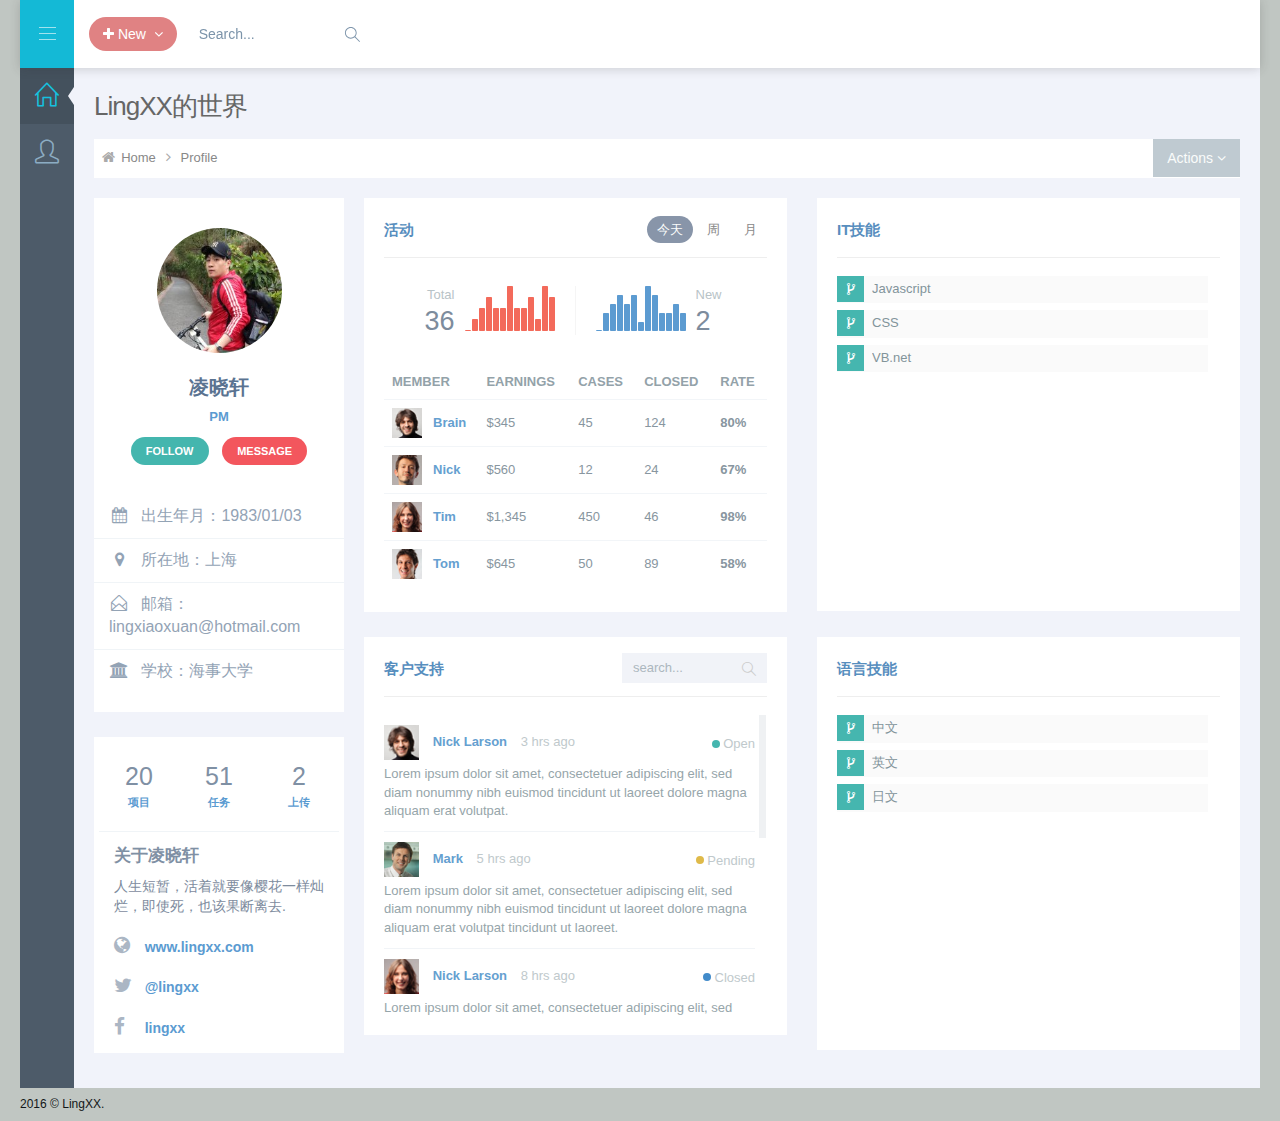
==== commit 4985d792: "update index and add profile" ====
--- a/index.html
+++ b/index.html
@@ -110,16 +110,10 @@
 						</a>
 					</li>
 					<li class="start">
-						<a href="javascript:;">
+						<a href="profile.html">
 						<i class="icon-user"></i>
 						<span class="title">Profile</span>
 						</a>
-						<ul class="sub-menu">
-							<li>
-								<a href="#">
-								CV</a>
-							</li>
-						</ul>
 					</li>
 				</ul>
 				<!-- END SIDEBAR MENU -->
@@ -200,25 +194,25 @@
 								<!-- SIDEBAR MENU -->
 								<div class="profile-usermenu">
 									<ul class="nav">
-										<li class="active">
+										<li>
 											<a href="#">
-											<i class="icon-home"></i>
-											Overview </a>
+											<i class="fa fa-calendar"></i>
+											出生年月：1983/01/03 </a>
 										</li>
 										<li>
 											<a href="#">
-											<i class="icon-settings"></i>
-											Account Settings </a>
+											<i class="fa fa-map-marker"></i>
+											所在地：上海 </a>
 										</li>
 										<li>
 											<a href="#">
-											<i class="icon-check"></i>
-											Tasks </a>
+											<i class="icon-envelope-open"></i>
+											邮箱：lingxiaoxuan@hotmail.com </a>
 										</li>
 										<li>
 											<a href="#">
-											<i class="icon-info"></i>
-											Help </a>
+											<i class="fa fa-university"></i>
+											学校：海事大学 </a>
 										</li>
 									</ul>
 								</div>
@@ -231,10 +225,10 @@
 								<div class="row list-separated profile-stat">
 									<div class="col-md-4 col-sm-4 col-xs-6">
 										<div class="uppercase profile-stat-title">
-											 37
+											 20
 										</div>
 										<div class="uppercase profile-stat-text">
-											 Projects
+											 项目
 										</div>
 									</div>
 									<div class="col-md-4 col-sm-4 col-xs-6">
@@ -242,22 +236,22 @@
 											 51
 										</div>
 										<div class="uppercase profile-stat-text">
-											 Tasks
+											 任务
 										</div>
 									</div>
 									<div class="col-md-4 col-sm-4 col-xs-6">
 										<div class="uppercase profile-stat-title">
-											 61
+											 2
 										</div>
 										<div class="uppercase profile-stat-text">
-											 Uploads
+											 上传
 										</div>
 									</div>
 								</div>
 								<!-- END STAT -->
 								<div>
 									<h4 class="profile-desc-title">关于凌晓轩</h4>
-									<span class="profile-desc-text"> Lorem ipsum dolor sit amet diam nonummy nibh dolore. </span>
+									<span class="profile-desc-text"> 人生短暂，活着就要像樱花一样灿烂，即使死，也该果断离去. </span>
 									<div class="margin-top-20 profile-desc-link">
 										<i class="fa fa-globe"></i>
 										<a href="http://www.keenthemes.com">www.lingxx.com</a>
@@ -284,17 +278,16 @@
 										<div class="portlet-title">
 											<div class="caption caption-md">
 												<i class="icon-bar-chart theme-font hide"></i>
-												<span class="caption-subject font-blue-madison bold uppercase">Your Activity</span>
-												<span class="caption-helper hide">weekly stats...</span>
+												<span class="caption-subject font-blue-madison bold uppercase">活动</span>
 											</div>
 											<div class="actions">
 												<div class="btn-group btn-group-devided" data-toggle="buttons">
 													<label class="btn btn-transparent grey-salsa btn-circle btn-sm active">
-													<input type="radio" name="options" class="toggle" id="option1">Today</label>
+													<input type="radio" name="options" class="toggle" id="option1">今天</label>
 													<label class="btn btn-transparent grey-salsa btn-circle btn-sm">
-													<input type="radio" name="options" class="toggle" id="option2">Week</label>
+													<input type="radio" name="options" class="toggle" id="option2">周</label>
 													<label class="btn btn-transparent grey-salsa btn-circle btn-sm">
-													<input type="radio" name="options" class="toggle" id="option2">Month</label>
+													<input type="radio" name="options" class="toggle" id="option2">月</label>
 												</div>
 											</div>
 										</div>
@@ -311,7 +304,7 @@
 																 Total
 															</div>
 															<div class="number">
-																 246
+																 36
 															</div>
 														</div>
 													</div>
@@ -327,7 +320,7 @@
 																 New
 															</div>
 															<div class="number">
-																 719
+																 2
 															</div>
 														</div>
 													</div>
@@ -446,18 +439,8 @@
 										<div class="portlet-title tabbable-line">
 											<div class="caption caption-md">
 												<i class="icon-globe theme-font hide"></i>
-												<span class="caption-subject font-blue-madison bold uppercase">Feeds</span>
-											</div>
-											<ul class="nav nav-tabs">
-												<li class="active">
-													<a href="#tab_1_1" data-toggle="tab">
-													System </a>
-												</li>
-												<li>
-													<a href="#tab_1_2" data-toggle="tab">
-													Activities </a>
-												</li>
-											</ul>
+												<span class="caption-subject font-blue-madison bold uppercase">IT技能</span>
+											</div>
 										</div>
 										<div class="portlet-body">
 											<!--BEGIN TABS-->
@@ -470,86 +453,14 @@
 																	<div class="cont">
 																		<div class="cont-col1">
 																			<div class="label label-sm label-success">
-																				<i class="fa fa-bell-o"></i>
+																				<i class="fa fa-code-fork"></i>
 																			</div>
 																		</div>
 																		<div class="cont-col2">
 																			<div class="desc">
-																				 You have 4 pending tasks. <span class="label label-sm label-info">
-																				Take action <i class="fa fa-share"></i>
-																				</span>
-																			</div>
-																		</div>
-																	</div>
-																</div>
-																<div class="col2">
-																	<div class="date">
-																		 Just now
-																	</div>
-																</div>
-															</li>
-															<li>
-																<a href="javascript:;">
-																<div class="col1">
-																	<div class="cont">
-																		<div class="cont-col1">
-																			<div class="label label-sm label-success">
-																				<i class="fa fa-bell-o"></i>
-																			</div>
-																		</div>
-																		<div class="cont-col2">
-																			<div class="desc">
-																				 New version v1.4 just lunched!
-																			</div>
-																		</div>
-																	</div>
-																</div>
-																<div class="col2">
-																	<div class="date">
-																		 20 mins
-																	</div>
-																</div>
-																</a>
-															</li>
-															<li>
-																<div class="col1">
-																	<div class="cont">
-																		<div class="cont-col1">
-																			<div class="label label-sm label-danger">
-																				<i class="fa fa-bolt"></i>
-																			</div>
-																		</div>
-																		<div class="cont-col2">
-																			<div class="desc">
-																				 Database server #12 overloaded. Please fix the issue.
-																			</div>
-																		</div>
-																	</div>
-																</div>
-																<div class="col2">
-																	<div class="date">
-																		 24 mins
-																	</div>
-																</div>
-															</li>
-															<li>
-																<div class="col1">
-																	<div class="cont">
-																		<div class="cont-col1">
-																			<div class="label label-sm label-info">
-																				<i class="fa fa-bullhorn"></i>
-																			</div>
-																		</div>
-																		<div class="cont-col2">
-																			<div class="desc">
-																				 New order received and pending for process.
-																			</div>
-																		</div>
-																	</div>
-																</div>
-																<div class="col2">
-																	<div class="date">
-																		 30 mins
+																				 Javascript
+																			</div>
+																		</div>
 																	</div>
 																</div>
 															</li>
@@ -558,40 +469,14 @@
 																	<div class="cont">
 																		<div class="cont-col1">
 																			<div class="label label-sm label-success">
-																				<i class="fa fa-bullhorn"></i>
+																				<i class="fa fa-code-fork"></i>
 																			</div>
 																		</div>
 																		<div class="cont-col2">
 																			<div class="desc">
-																				 New payment refund and pending approval.
-																			</div>
-																		</div>
-																	</div>
-																</div>
-																<div class="col2">
-																	<div class="date">
-																		 40 mins
-																	</div>
-																</div>
-															</li>
-															<li>
-																<div class="col1">
-																	<div class="cont">
-																		<div class="cont-col1">
-																			<div class="label label-sm label-warning">
-																				<i class="fa fa-plus"></i>
-																			</div>
-																		</div>
-																		<div class="cont-col2">
-																			<div class="desc">
-																				 New member registered. Pending approval.
-																			</div>
-																		</div>
-																	</div>
-																</div>
-																<div class="col2">
-																	<div class="date">
-																		 1.5 hours
+																				 CSS
+																			</div>
+																		</div>
 																	</div>
 																</div>
 															</li>
@@ -600,489 +485,16 @@
 																	<div class="cont">
 																		<div class="cont-col1">
 																			<div class="label label-sm label-success">
-																				<i class="fa fa-bell-o"></i>
+																				<i class="fa fa-code-fork"></i>
 																			</div>
 																		</div>
 																		<div class="cont-col2">
 																			<div class="desc">
-																				 Web server hardware needs to be upgraded. <span class="label label-sm label-default ">
-																				Overdue </span>
+																				 VB.net
 																			</div>
 																		</div>
 																	</div>
 																</div>
-																<div class="col2">
-																	<div class="date">
-																		 2 hours
-																	</div>
-																</div>
-															</li>
-															<li>
-																<div class="col1">
-																	<div class="cont">
-																		<div class="cont-col1">
-																			<div class="label label-sm label-default">
-																				<i class="fa fa-bullhorn"></i>
-																			</div>
-																		</div>
-																		<div class="cont-col2">
-																			<div class="desc">
-																				 Prod01 database server is overloaded 90%.
-																			</div>
-																		</div>
-																	</div>
-																</div>
-																<div class="col2">
-																	<div class="date">
-																		 3 hours
-																	</div>
-																</div>
-															</li>
-															<li>
-																<div class="col1">
-																	<div class="cont">
-																		<div class="cont-col1">
-																			<div class="label label-sm label-warning">
-																				<i class="fa fa-bullhorn"></i>
-																			</div>
-																		</div>
-																		<div class="cont-col2">
-																			<div class="desc">
-																				 New group created. Pending manager review.
-																			</div>
-																		</div>
-																	</div>
-																</div>
-																<div class="col2">
-																	<div class="date">
-																		 5 hours
-																	</div>
-																</div>
-															</li>
-															<li>
-																<div class="col1">
-																	<div class="cont">
-																		<div class="cont-col1">
-																			<div class="label label-sm label-info">
-																				<i class="fa fa-bullhorn"></i>
-																			</div>
-																		</div>
-																		<div class="cont-col2">
-																			<div class="desc">
-																				 Order payment failed.
-																			</div>
-																		</div>
-																	</div>
-																</div>
-																<div class="col2">
-																	<div class="date">
-																		 18 hours
-																	</div>
-																</div>
-															</li>
-															<li>
-																<div class="col1">
-																	<div class="cont">
-																		<div class="cont-col1">
-																			<div class="label label-sm label-default">
-																				<i class="fa fa-bullhorn"></i>
-																			</div>
-																		</div>
-																		<div class="cont-col2">
-																			<div class="desc">
-																				 New application received.
-																			</div>
-																		</div>
-																	</div>
-																</div>
-																<div class="col2">
-																	<div class="date">
-																		 21 hours
-																	</div>
-																</div>
-															</li>
-															<li>
-																<div class="col1">
-																	<div class="cont">
-																		<div class="cont-col1">
-																			<div class="label label-sm label-info">
-																				<i class="fa fa-bullhorn"></i>
-																			</div>
-																		</div>
-																		<div class="cont-col2">
-																			<div class="desc">
-																				 Dev90 web server restarted. Pending overall system check.
-																			</div>
-																		</div>
-																	</div>
-																</div>
-																<div class="col2">
-																	<div class="date">
-																		 22 hours
-																	</div>
-																</div>
-															</li>
-															<li>
-																<div class="col1">
-																	<div class="cont">
-																		<div class="cont-col1">
-																			<div class="label label-sm label-default">
-																				<i class="fa fa-bullhorn"></i>
-																			</div>
-																		</div>
-																		<div class="cont-col2">
-																			<div class="desc">
-																				 New member registered. Pending approval
-																			</div>
-																		</div>
-																	</div>
-																</div>
-																<div class="col2">
-																	<div class="date">
-																		 21 hours
-																	</div>
-																</div>
-															</li>
-															<li>
-																<div class="col1">
-																	<div class="cont">
-																		<div class="cont-col1">
-																			<div class="label label-sm label-info">
-																				<i class="fa fa-bullhorn"></i>
-																			</div>
-																		</div>
-																		<div class="cont-col2">
-																			<div class="desc">
-																				 L45 Network failure. Schedule maintenance.
-																			</div>
-																		</div>
-																	</div>
-																</div>
-																<div class="col2">
-																	<div class="date">
-																		 22 hours
-																	</div>
-																</div>
-															</li>
-															<li>
-																<div class="col1">
-																	<div class="cont">
-																		<div class="cont-col1">
-																			<div class="label label-sm label-default">
-																				<i class="fa fa-bullhorn"></i>
-																			</div>
-																		</div>
-																		<div class="cont-col2">
-																			<div class="desc">
-																				 Order canceled with failed payment.
-																			</div>
-																		</div>
-																	</div>
-																</div>
-																<div class="col2">
-																	<div class="date">
-																		 21 hours
-																	</div>
-																</div>
-															</li>
-															<li>
-																<div class="col1">
-																	<div class="cont">
-																		<div class="cont-col1">
-																			<div class="label label-sm label-info">
-																				<i class="fa fa-bullhorn"></i>
-																			</div>
-																		</div>
-																		<div class="cont-col2">
-																			<div class="desc">
-																				 Web-A2 clound instance created. Schedule full scan.
-																			</div>
-																		</div>
-																	</div>
-																</div>
-																<div class="col2">
-																	<div class="date">
-																		 22 hours
-																	</div>
-																</div>
-															</li>
-															<li>
-																<div class="col1">
-																	<div class="cont">
-																		<div class="cont-col1">
-																			<div class="label label-sm label-default">
-																				<i class="fa fa-bullhorn"></i>
-																			</div>
-																		</div>
-																		<div class="cont-col2">
-																			<div class="desc">
-																				 Member canceled. Schedule account review.
-																			</div>
-																		</div>
-																	</div>
-																</div>
-																<div class="col2">
-																	<div class="date">
-																		 21 hours
-																	</div>
-																</div>
-															</li>
-															<li>
-																<div class="col1">
-																	<div class="cont">
-																		<div class="cont-col1">
-																			<div class="label label-sm label-info">
-																				<i class="fa fa-bullhorn"></i>
-																			</div>
-																		</div>
-																		<div class="cont-col2">
-																			<div class="desc">
-																				 New order received. Please take care of it.
-																			</div>
-																		</div>
-																	</div>
-																</div>
-																<div class="col2">
-																	<div class="date">
-																		 22 hours
-																	</div>
-																</div>
-															</li>
-														</ul>
-													</div>
-												</div>
-												<div class="tab-pane" id="tab_1_2">
-													<div class="scroller" style="height: 337px;" data-always-visible="1" data-rail-visible1="0" data-handle-color="#D7DCE2">
-														<ul class="feeds">
-															<li>
-																<a href="javascript:;">
-																<div class="col1">
-																	<div class="cont">
-																		<div class="cont-col1">
-																			<div class="label label-sm label-success">
-																				<i class="fa fa-bell-o"></i>
-																			</div>
-																		</div>
-																		<div class="cont-col2">
-																			<div class="desc">
-																				 New user registered
-																			</div>
-																		</div>
-																	</div>
-																</div>
-																<div class="col2">
-																	<div class="date">
-																		 Just now
-																	</div>
-																</div>
-																</a>
-															</li>
-															<li>
-																<a href="javascript:;">
-																<div class="col1">
-																	<div class="cont">
-																		<div class="cont-col1">
-																			<div class="label label-sm label-success">
-																				<i class="fa fa-bell-o"></i>
-																			</div>
-																		</div>
-																		<div class="cont-col2">
-																			<div class="desc">
-																				 New order received
-																			</div>
-																		</div>
-																	</div>
-																</div>
-																<div class="col2">
-																	<div class="date">
-																		 10 mins
-																	</div>
-																</div>
-																</a>
-															</li>
-															<li>
-																<div class="col1">
-																	<div class="cont">
-																		<div class="cont-col1">
-																			<div class="label label-sm label-danger">
-																				<i class="fa fa-bolt"></i>
-																			</div>
-																		</div>
-																		<div class="cont-col2">
-																			<div class="desc">
-																				 Order #24DOP4 has been rejected. <span class="label label-sm label-danger ">
-																				Take action <i class="fa fa-share"></i>
-																				</span>
-																			</div>
-																		</div>
-																	</div>
-																</div>
-																<div class="col2">
-																	<div class="date">
-																		 24 mins
-																	</div>
-																</div>
-															</li>
-															<li>
-																<a href="javascript:;">
-																<div class="col1">
-																	<div class="cont">
-																		<div class="cont-col1">
-																			<div class="label label-sm label-success">
-																				<i class="fa fa-bell-o"></i>
-																			</div>
-																		</div>
-																		<div class="cont-col2">
-																			<div class="desc">
-																				 New user registered
-																			</div>
-																		</div>
-																	</div>
-																</div>
-																<div class="col2">
-																	<div class="date">
-																		 Just now
-																	</div>
-																</div>
-																</a>
-															</li>
-															<li>
-																<a href="javascript:;">
-																<div class="col1">
-																	<div class="cont">
-																		<div class="cont-col1">
-																			<div class="label label-sm label-success">
-																				<i class="fa fa-bell-o"></i>
-																			</div>
-																		</div>
-																		<div class="cont-col2">
-																			<div class="desc">
-																				 New user registered
-																			</div>
-																		</div>
-																	</div>
-																</div>
-																<div class="col2">
-																	<div class="date">
-																		 Just now
-																	</div>
-																</div>
-																</a>
-															</li>
-															<li>
-																<a href="javascript:;">
-																<div class="col1">
-																	<div class="cont">
-																		<div class="cont-col1">
-																			<div class="label label-sm label-success">
-																				<i class="fa fa-bell-o"></i>
-																			</div>
-																		</div>
-																		<div class="cont-col2">
-																			<div class="desc">
-																				 New user registered
-																			</div>
-																		</div>
-																	</div>
-																</div>
-																<div class="col2">
-																	<div class="date">
-																		 Just now
-																	</div>
-																</div>
-																</a>
-															</li>
-															<li>
-																<a href="javascript:;">
-																<div class="col1">
-																	<div class="cont">
-																		<div class="cont-col1">
-																			<div class="label label-sm label-success">
-																				<i class="fa fa-bell-o"></i>
-																			</div>
-																		</div>
-																		<div class="cont-col2">
-																			<div class="desc">
-																				 New user registered
-																			</div>
-																		</div>
-																	</div>
-																</div>
-																<div class="col2">
-																	<div class="date">
-																		 Just now
-																	</div>
-																</div>
-																</a>
-															</li>
-															<li>
-																<a href="javascript:;">
-																<div class="col1">
-																	<div class="cont">
-																		<div class="cont-col1">
-																			<div class="label label-sm label-success">
-																				<i class="fa fa-bell-o"></i>
-																			</div>
-																		</div>
-																		<div class="cont-col2">
-																			<div class="desc">
-																				 New user registered
-																			</div>
-																		</div>
-																	</div>
-																</div>
-																<div class="col2">
-																	<div class="date">
-																		 Just now
-																	</div>
-																</div>
-																</a>
-															</li>
-															<li>
-																<a href="javascript:;">
-																<div class="col1">
-																	<div class="cont">
-																		<div class="cont-col1">
-																			<div class="label label-sm label-success">
-																				<i class="fa fa-bell-o"></i>
-																			</div>
-																		</div>
-																		<div class="cont-col2">
-																			<div class="desc">
-																				 New user registered
-																			</div>
-																		</div>
-																	</div>
-																</div>
-																<div class="col2">
-																	<div class="date">
-																		 Just now
-																	</div>
-																</div>
-																</a>
-															</li>
-															<li>
-																<a href="javascript:;">
-																<div class="col1">
-																	<div class="cont">
-																		<div class="cont-col1">
-																			<div class="label label-sm label-success">
-																				<i class="fa fa-bell-o"></i>
-																			</div>
-																		</div>
-																		<div class="cont-col2">
-																			<div class="desc">
-																				 New user registered
-																			</div>
-																		</div>
-																	</div>
-																</div>
-																<div class="col2">
-																	<div class="date">
-																		 Just now
-																	</div>
-																</div>
-																</a>
 															</li>
 														</ul>
 													</div>
@@ -1101,8 +513,7 @@
 										<div class="portlet-title">
 											<div class="caption caption-md">
 												<i class="icon-bar-chart theme-font hide"></i>
-												<span class="caption-subject font-blue-madison bold uppercase">Customer Support</span>
-												<span class="caption-helper">45 pending</span>
+												<span class="caption-subject font-blue-madison bold uppercase">客户支持</span>
 											</div>
 											<div class="inputs">
 												<div class="portlet-input input-inline input-small ">
@@ -1215,328 +626,72 @@
 								</div>
 								<div class="col-md-6">
 									<!-- BEGIN PORTLET -->
-									<div class="portlet light tasks-widget">
-										<div class="portlet-title">
+									<div class="portlet light">
+										<div class="portlet-title tabbable-line">
 											<div class="caption caption-md">
-												<i class="icon-bar-chart theme-font hide"></i>
-												<span class="caption-subject font-blue-madison bold uppercase">Tasks</span>
-												<span class="caption-helper">16 pending</span>
-											</div>
-											<div class="inputs">
-												<div class="portlet-input input-small input-inline">
-													<div class="input-icon right">
-														<i class="icon-magnifier"></i>
-														<input type="text" class="form-control form-control-solid" placeholder="search...">
+												<i class="icon-globe theme-font hide"></i>
+												<span class="caption-subject font-blue-madison bold uppercase">语言技能</span>
+											</div>
+										</div>
+										<div class="portlet-body">
+											<!--BEGIN TABS-->
+											<div class="tab-content">
+												<div class="tab-pane active" id="tab_1_1">
+													<div class="scroller" style="height: 320px;" data-always-visible="1" data-rail-visible1="0" data-handle-color="#D7DCE2">
+														<ul class="feeds">
+															<li>
+																<div class="col1">
+																	<div class="cont">
+																		<div class="cont-col1">
+																			<div class="label label-sm label-success">
+																				<i class="fa fa-code-fork"></i>
+																			</div>
+																		</div>
+																		<div class="cont-col2">
+																			<div class="desc">
+																				 中文
+																			</div>
+																		</div>
+																	</div>
+																</div>
+															</li>
+															<li>
+																<div class="col1">
+																	<div class="cont">
+																		<div class="cont-col1">
+																			<div class="label label-sm label-success">
+																				<i class="fa fa-code-fork"></i>
+																			</div>
+																		</div>
+																		<div class="cont-col2">
+																			<div class="desc">
+																				 英文
+																			</div>
+																		</div>
+																	</div>
+																</div>
+															</li>
+															<li>
+																<div class="col1">
+																	<div class="cont">
+																		<div class="cont-col1">
+																			<div class="label label-sm label-success">
+																				<i class="fa fa-code-fork"></i>
+																			</div>
+																		</div>
+																		<div class="cont-col2">
+																			<div class="desc">
+																				 日文
+																			</div>
+																		</div>
+																	</div>
+																</div>
+															</li>
+														</ul>
 													</div>
 												</div>
 											</div>
-										</div>
-										<div class="portlet-body">
-											<div class="task-content">
-												<div class="scroller" style="height: 282px;" data-always-visible="1" data-rail-visible1="0" data-handle-color="#D7DCE2">
-													<!-- START TASK LIST -->
-													<ul class="task-list">
-														<li>
-															<div class="task-checkbox">
-																<input type="hidden" value="1" name="test"/>
-																<input type="checkbox" class="liChild" value="2" name="test"/>
-															</div>
-															<div class="task-title">
-																<span class="task-title-sp">
-																Present 2013 Year IPO Statistics at Board Meeting </span>
-																<span class="label label-sm label-success">Company</span>
-																<span class="task-bell">
-																<i class="fa fa-bell-o"></i>
-																</span>
-															</div>
-															<div class="task-config">
-																<div class="task-config-btn btn-group">
-																	<a class="btn btn-xs default" href="javascript:;" data-toggle="dropdown" data-hover="dropdown" data-close-others="true">
-																	<i class="fa fa-cog"></i><i class="fa fa-angle-down"></i>
-																	</a>
-																	<ul class="dropdown-menu pull-right">
-																		<li>
-																			<a href="javascript:;">
-																			<i class="fa fa-check"></i> Complete </a>
-																		</li>
-																		<li>
-																			<a href="javascript:;">
-																			<i class="fa fa-pencil"></i> Edit </a>
-																		</li>
-																		<li>
-																			<a href="javascript:;">
-																			<i class="fa fa-trash-o"></i> Cancel </a>
-																		</li>
-																	</ul>
-																</div>
-															</div>
-														</li>
-														<li>
-															<div class="task-checkbox">
-																<input type="checkbox" class="liChild" value=""/>
-															</div>
-															<div class="task-title">
-																<span class="task-title-sp">
-																Hold An Interview for Marketing Manager Position </span>
-																<span class="label label-sm label-danger">Marketing</span>
-															</div>
-															<div class="task-config">
-																<div class="task-config-btn btn-group">
-																	<a class="btn btn-xs default" href="javascript:;" data-toggle="dropdown" data-hover="dropdown" data-close-others="true">
-																	<i class="fa fa-cog"></i><i class="fa fa-angle-down"></i>
-																	</a>
-																	<ul class="dropdown-menu pull-right">
-																		<li>
-																			<a href="javascript:;">
-																			<i class="fa fa-check"></i> Complete </a>
-																		</li>
-																		<li>
-																			<a href="javascript:;">
-																			<i class="fa fa-pencil"></i> Edit </a>
-																		</li>
-																		<li>
-																			<a href="javascript:;">
-																			<i class="fa fa-trash-o"></i> Cancel </a>
-																		</li>
-																	</ul>
-																</div>
-															</div>
-														</li>
-														<li>
-															<div class="task-checkbox">
-																<input type="checkbox" class="liChild" value=""/>
-															</div>
-															<div class="task-title">
-																<span class="task-title-sp">
-																AirAsia Intranet System Project Internal Meeting </span>
-																<span class="label label-sm label-success">AirAsia</span>
-																<span class="task-bell">
-																<i class="fa fa-bell-o"></i>
-																</span>
-															</div>
-															<div class="task-config">
-																<div class="task-config-btn btn-group">
-																	<a class="btn btn-xs default" href="javascript:;" data-toggle="dropdown" data-hover="dropdown" data-close-others="true">
-																	<i class="fa fa-cog"></i><i class="fa fa-angle-down"></i>
-																	</a>
-																	<ul class="dropdown-menu pull-right">
-																		<li>
-																			<a href="javascript:;">
-																			<i class="fa fa-check"></i> Complete </a>
-																		</li>
-																		<li>
-																			<a href="javascript:;">
-																			<i class="fa fa-pencil"></i> Edit </a>
-																		</li>
-																		<li>
-																			<a href="javascript:;">
-																			<i class="fa fa-trash-o"></i> Cancel </a>
-																		</li>
-																	</ul>
-																</div>
-															</div>
-														</li>
-														<li>
-															<div class="task-checkbox">
-																<input type="checkbox" class="liChild" value=""/>
-															</div>
-															<div class="task-title">
-																<span class="task-title-sp">
-																Technical Management Meeting </span>
-																<span class="label label-sm label-warning">Company</span>
-															</div>
-															<div class="task-config">
-																<div class="task-config-btn btn-group">
-																	<a class="btn btn-xs default" href="javascript:;" data-toggle="dropdown" data-hover="dropdown" data-close-others="true">
-																	<i class="fa fa-cog"></i><i class="fa fa-angle-down"></i>
-																	</a>
-																	<ul class="dropdown-menu pull-right">
-																		<li>
-																			<a href="javascript:;">
-																			<i class="fa fa-check"></i> Complete </a>
-																		</li>
-																		<li>
-																			<a href="javascript:;">
-																			<i class="fa fa-pencil"></i> Edit </a>
-																		</li>
-																		<li>
-																			<a href="javascript:;">
-																			<i class="fa fa-trash-o"></i> Cancel </a>
-																		</li>
-																	</ul>
-																</div>
-															</div>
-														</li>
-														<li>
-															<div class="task-checkbox">
-																<input type="checkbox" class="liChild" value=""/>
-															</div>
-															<div class="task-title">
-																<span class="task-title-sp">
-																Kick-off Company CRM Mobile App Development </span>
-																<span class="label label-sm label-info">Internal Products</span>
-															</div>
-															<div class="task-config">
-																<div class="task-config-btn btn-group">
-																	<a class="btn btn-xs default" href="javascript:;" data-toggle="dropdown" data-hover="dropdown" data-close-others="true">
-																	<i class="fa fa-cog"></i><i class="fa fa-angle-down"></i>
-																	</a>
-																	<ul class="dropdown-menu pull-right">
-																		<li>
-																			<a href="javascript:;">
-																			<i class="fa fa-check"></i> Complete </a>
-																		</li>
-																		<li>
-																			<a href="javascript:;">
-																			<i class="fa fa-pencil"></i> Edit </a>
-																		</li>
-																		<li>
-																			<a href="javascript:;">
-																			<i class="fa fa-trash-o"></i> Cancel </a>
-																		</li>
-																	</ul>
-																</div>
-															</div>
-														</li>
-														<li>
-															<div class="task-checkbox">
-																<input type="checkbox" class="liChild" value=""/>
-															</div>
-															<div class="task-title">
-																<span class="task-title-sp">
-																Prepare Commercial Offer For SmartVision Website Rewamp </span>
-																<span class="label label-sm label-danger">SmartVision</span>
-															</div>
-															<div class="task-config">
-																<div class="task-config-btn btn-group">
-																	<a class="btn btn-xs default" href="javascript:;" data-toggle="dropdown" data-hover="dropdown" data-close-others="true">
-																	<i class="fa fa-cog"></i><i class="fa fa-angle-down"></i>
-																	</a>
-																	<ul class="dropdown-menu pull-right">
-																		<li>
-																			<a href="javascript:;">
-																			<i class="fa fa-check"></i> Complete </a>
-																		</li>
-																		<li>
-																			<a href="javascript:;">
-																			<i class="fa fa-pencil"></i> Edit </a>
-																		</li>
-																		<li>
-																			<a href="javascript:;">
-																			<i class="fa fa-trash-o"></i> Cancel </a>
-																		</li>
-																	</ul>
-																</div>
-															</div>
-														</li>
-														<li>
-															<div class="task-checkbox">
-																<input type="checkbox" class="liChild" value=""/>
-															</div>
-															<div class="task-title">
-																<span class="task-title-sp">
-																Sign-Off The Comercial Agreement With AutoSmart </span>
-																<span class="label label-sm label-default">AutoSmart</span>
-																<span class="task-bell">
-																<i class="fa fa-bell-o"></i>
-																</span>
-															</div>
-															<div class="task-config">
-																<div class="task-config-btn btn-group">
-																	<a class="btn btn-xs default" href="javascript:;" data-toggle="dropdown" data-hover="dropdown" data-close-others="true">
-																	<i class="fa fa-cog"></i><i class="fa fa-angle-down"></i>
-																	</a>
-																	<ul class="dropdown-menu pull-right">
-																		<li>
-																			<a href="javascript:;">
-																			<i class="fa fa-check"></i> Complete </a>
-																		</li>
-																		<li>
-																			<a href="javascript:;">
-																			<i class="fa fa-pencil"></i> Edit </a>
-																		</li>
-																		<li>
-																			<a href="javascript:;">
-																			<i class="fa fa-trash-o"></i> Cancel </a>
-																		</li>
-																	</ul>
-																</div>
-															</div>
-														</li>
-														<li>
-															<div class="task-checkbox">
-																<input type="checkbox" class="liChild" value=""/>
-															</div>
-															<div class="task-title">
-																<span class="task-title-sp">
-																Company Staff Meeting </span>
-																<span class="label label-sm label-success">Cruise</span>
-																<span class="task-bell">
-																<i class="fa fa-bell-o"></i>
-																</span>
-															</div>
-															<div class="task-config">
-																<div class="task-config-btn btn-group">
-																	<a class="btn btn-xs default" href="javascript:;" data-toggle="dropdown" data-hover="dropdown" data-close-others="true">
-																	<i class="fa fa-cog"></i><i class="fa fa-angle-down"></i>
-																	</a>
-																	<ul class="dropdown-menu pull-right">
-																		<li>
-																			<a href="javascript:;">
-																			<i class="fa fa-check"></i> Complete </a>
-																		</li>
-																		<li>
-																			<a href="javascript:;">
-																			<i class="fa fa-pencil"></i> Edit </a>
-																		</li>
-																		<li>
-																			<a href="javascript:;">
-																			<i class="fa fa-trash-o"></i> Cancel </a>
-																		</li>
-																	</ul>
-																</div>
-															</div>
-														</li>
-														<li class="last-line">
-															<div class="task-checkbox">
-																<input type="checkbox" class="liChild" value=""/>
-															</div>
-															<div class="task-title">
-																<span class="task-title-sp">
-																KeenThemes Investment Discussion </span>
-																<span class="label label-sm label-warning">KeenThemes </span>
-															</div>
-															<div class="task-config">
-																<div class="task-config-btn btn-group">
-																	<a class="btn btn-xs default" href="javascript:;" data-toggle="dropdown" data-hover="dropdown" data-close-others="true">
-																	<i class="fa fa-cog"></i><i class="fa fa-angle-down"></i>
-																	</a>
-																	<ul class="dropdown-menu pull-right">
-																		<li>
-																			<a href="javascript:;">
-																			<i class="fa fa-check"></i> Complete </a>
-																		</li>
-																		<li>
-																			<a href="javascript:;">
-																			<i class="fa fa-pencil"></i> Edit </a>
-																		</li>
-																		<li>
-																			<a href="javascript:;">
-																			<i class="fa fa-trash-o"></i> Cancel </a>
-																		</li>
-																	</ul>
-																</div>
-															</div>
-														</li>
-													</ul>
-													<!-- END START TASK LIST -->
-												</div>
-											</div>
-											<div class="task-footer">
-												<div class="btn-arrow-link pull-right">
-													<a href="javascript:;">See All Tasks</a>
-												</div>
-											</div>
+											<!--END TABS-->
 										</div>
 									</div>
 									<!-- END PORTLET -->
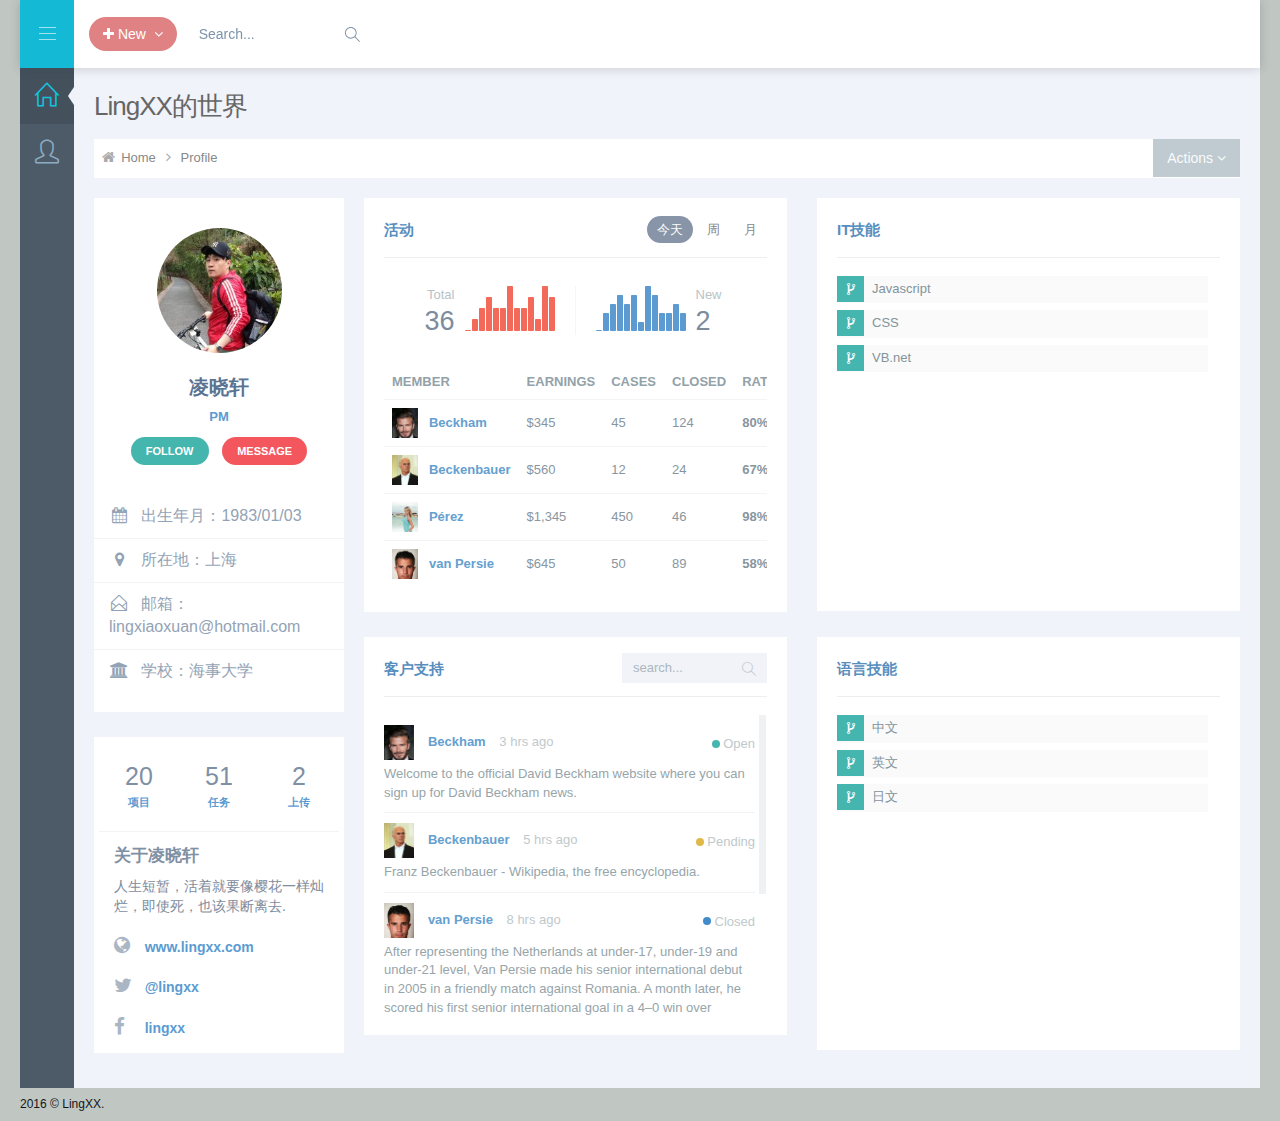
==== commit 5b7f1201: "update image" ====
--- a/index.html
+++ b/index.html
@@ -349,10 +349,10 @@
 												</thead>
 												<tr>
 													<td class="fit">
-														<img class="user-pic" src="assets/admin/layout3/img/avatar4.jpg">
-													</td>
-													<td>
-														<a href="javascript:;" class="primary-link">Brain</a>
+														<img class="user-pic" src="assets/admin/layout3/img/beckham.jpg">
+													</td>
+													<td>
+														<a href="javascript:;" class="primary-link">Beckham</a>
 													</td>
 													<td>
 														 $345
@@ -369,10 +369,10 @@
 												</tr>
 												<tr>
 													<td class="fit">
-														<img class="user-pic" src="assets/admin/layout3/img/avatar5.jpg">
-													</td>
-													<td>
-														<a href="javascript:;" class="primary-link">Nick</a>
+														<img class="user-pic" src="assets/admin/layout3/img/Beckenbauer.jpg">
+													</td>
+													<td>
+														<a href="javascript:;" class="primary-link">Beckenbauer</a>
 													</td>
 													<td>
 														 $560
@@ -389,10 +389,10 @@
 												</tr>
 												<tr>
 													<td class="fit">
-														<img class="user-pic" src="assets/admin/layout3/img/avatar6.jpg">
-													</td>
-													<td>
-														<a href="javascript:;" class="primary-link">Tim</a>
+														<img class="user-pic" src="assets/admin/layout3/img/Pérez.jpg">
+													</td>
+													<td>
+														<a href="javascript:;" class="primary-link">Pérez</a>
 													</td>
 													<td>
 														 $1,345
@@ -409,10 +409,10 @@
 												</tr>
 												<tr>
 													<td class="fit">
-														<img class="user-pic" src="assets/admin/layout3/img/avatar7.jpg">
-													</td>
-													<td>
-														<a href="javascript:;" class="primary-link">Tom</a>
+														<img class="user-pic" src="assets/admin/layout3/img/Persie.jpg">
+													</td>
+													<td>
+														<a href="javascript:;" class="primary-link">van Persie</a>
 													</td>
 													<td>
 														 $645
@@ -530,92 +530,53 @@
 													<div class="item">
 														<div class="item-head">
 															<div class="item-details">
-																<img class="item-pic" src="assets/admin/layout3/img/avatar4.jpg">
-																<a href="" class="item-name primary-link">Nick Larson</a>
+																<img class="item-pic" src="assets/admin/layout3/img/beckham.jpg">
+																<a href="" class="item-name primary-link">Beckham</a>
 																<span class="item-label">3 hrs ago</span>
 															</div>
 															<span class="item-status"><span class="badge badge-empty badge-success"></span> Open</span>
 														</div>
 														<div class="item-body">
-															 Lorem ipsum dolor sit amet, consectetuer adipiscing elit, sed diam nonummy nibh euismod tincidunt ut laoreet dolore magna aliquam erat volutpat.
+															 Welcome to the official David Beckham website where you can sign up for David Beckham news.
 														</div>
 													</div>
 													<div class="item">
 														<div class="item-head">
 															<div class="item-details">
-																<img class="item-pic" src="assets/admin/layout3/img/avatar3.jpg">
-																<a href="" class="item-name primary-link">Mark</a>
+																<img class="item-pic" src="assets/admin/layout3/img/Beckenbauer.jpg">
+																<a href="" class="item-name primary-link">Beckenbauer</a>
 																<span class="item-label">5 hrs ago</span>
 															</div>
 															<span class="item-status"><span class="badge badge-empty badge-warning"></span> Pending</span>
 														</div>
 														<div class="item-body">
-															 Lorem ipsum dolor sit amet, consectetuer adipiscing elit, sed diam nonummy nibh euismod tincidunt ut laoreet dolore magna aliquam erat volutpat tincidunt ut laoreet.
+															 Franz Beckenbauer - Wikipedia, the free encyclopedia.
 														</div>
 													</div>
 													<div class="item">
 														<div class="item-head">
 															<div class="item-details">
-																<img class="item-pic" src="assets/admin/layout3/img/avatar6.jpg">
-																<a href="" class="item-name primary-link">Nick Larson</a>
+																<img class="item-pic" src="assets/admin/layout3/img/Persie.jpg">
+																<a href="" class="item-name primary-link">van Persie</a>
 																<span class="item-label">8 hrs ago</span>
 															</div>
 															<span class="item-status"><span class="badge badge-empty badge-primary"></span> Closed</span>
 														</div>
 														<div class="item-body">
-															 Lorem ipsum dolor sit amet, consectetuer adipiscing elit, sed diam nonummy nibh.
+															 After representing the Netherlands at under-17, under-19 and under-21 level, Van Persie made his senior international debut in 2005 in a friendly match against Romania. A month later, he scored his first senior international goal in a 4–0 win over Finland. Van Persie has over 100 caps and has scored 50 goals for the Netherlands, making him their top scorer of all time. He has represented his country at the 2006, 2010 and 2014 FIFA World Cups, and the 2008 and 2012 UEFA European Championships..
 														</div>
 													</div>
 													<div class="item">
 														<div class="item-head">
 															<div class="item-details">
-																<img class="item-pic" src="assets/admin/layout3/img/avatar7.jpg">
-																<a href="" class="item-name primary-link">Nick Larson</a>
+																<img class="item-pic" src="assets/admin/layout3/img/Pérez.jpg">
+																<a href="" class="item-name primary-link">Pérez</a>
 																<span class="item-label">12 hrs ago</span>
 															</div>
 															<span class="item-status"><span class="badge badge-empty badge-danger"></span> Pending</span>
 														</div>
 														<div class="item-body">
-															 Consectetuer adipiscing elit Lorem ipsum dolor sit amet, consectetuer adipiscing elit, sed diam nonummy nibh euismod tincidunt ut laoreet dolore magna aliquam erat volutpat.
-														</div>
-													</div>
-													<div class="item">
-														<div class="item-head">
-															<div class="item-details">
-																<img class="item-pic" src="assets/admin/layout3/img/avatar9.jpg">
-																<a href="" class="item-name primary-link">Richard Stone</a>
-																<span class="item-label">2 days ago</span>
-															</div>
-															<span class="item-status"><span class="badge badge-empty badge-danger"></span> Open</span>
-														</div>
-														<div class="item-body">
-															 Lorem ipsum dolor sit amet, consectetuer adipiscing elit, ut laoreet dolore magna aliquam erat volutpat.
-														</div>
-													</div>
-													<div class="item">
-														<div class="item-head">
-															<div class="item-details">
-																<img class="item-pic" src="assets/admin/layout3/img/avatar8.jpg">
-																<a href="" class="item-name primary-link">Dan</a>
-																<span class="item-label">3 days ago</span>
-															</div>
-															<span class="item-status"><span class="badge badge-empty badge-warning"></span> Pending</span>
-														</div>
-														<div class="item-body">
-															 Lorem ipsum dolor sit amet, sed diam nonummy nibh euismod tincidunt ut laoreet dolore magna aliquam erat volutpat.
-														</div>
-													</div>
-													<div class="item">
-														<div class="item-head">
-															<div class="item-details">
-																<img class="item-pic" src="assets/admin/layout3/img/avatar2.jpg">
-																<a href="" class="item-name primary-link">Larry</a>
-																<span class="item-label">4 hrs ago</span>
-															</div>
-															<span class="item-status"><span class="badge badge-empty badge-success"></span> Open</span>
-														</div>
-														<div class="item-body">
-															 Lorem ipsum dolor sit amet, consectetuer adipiscing elit, sed diam nonummy nibh euismod tincidunt ut laoreet dolore magna aliquam erat volutpat.
+															 his name uses Spanish naming customs: the first or paternal family name is Pérez and the second or maternal family name is Martínez..
 														</div>
 													</div>
 												</div>
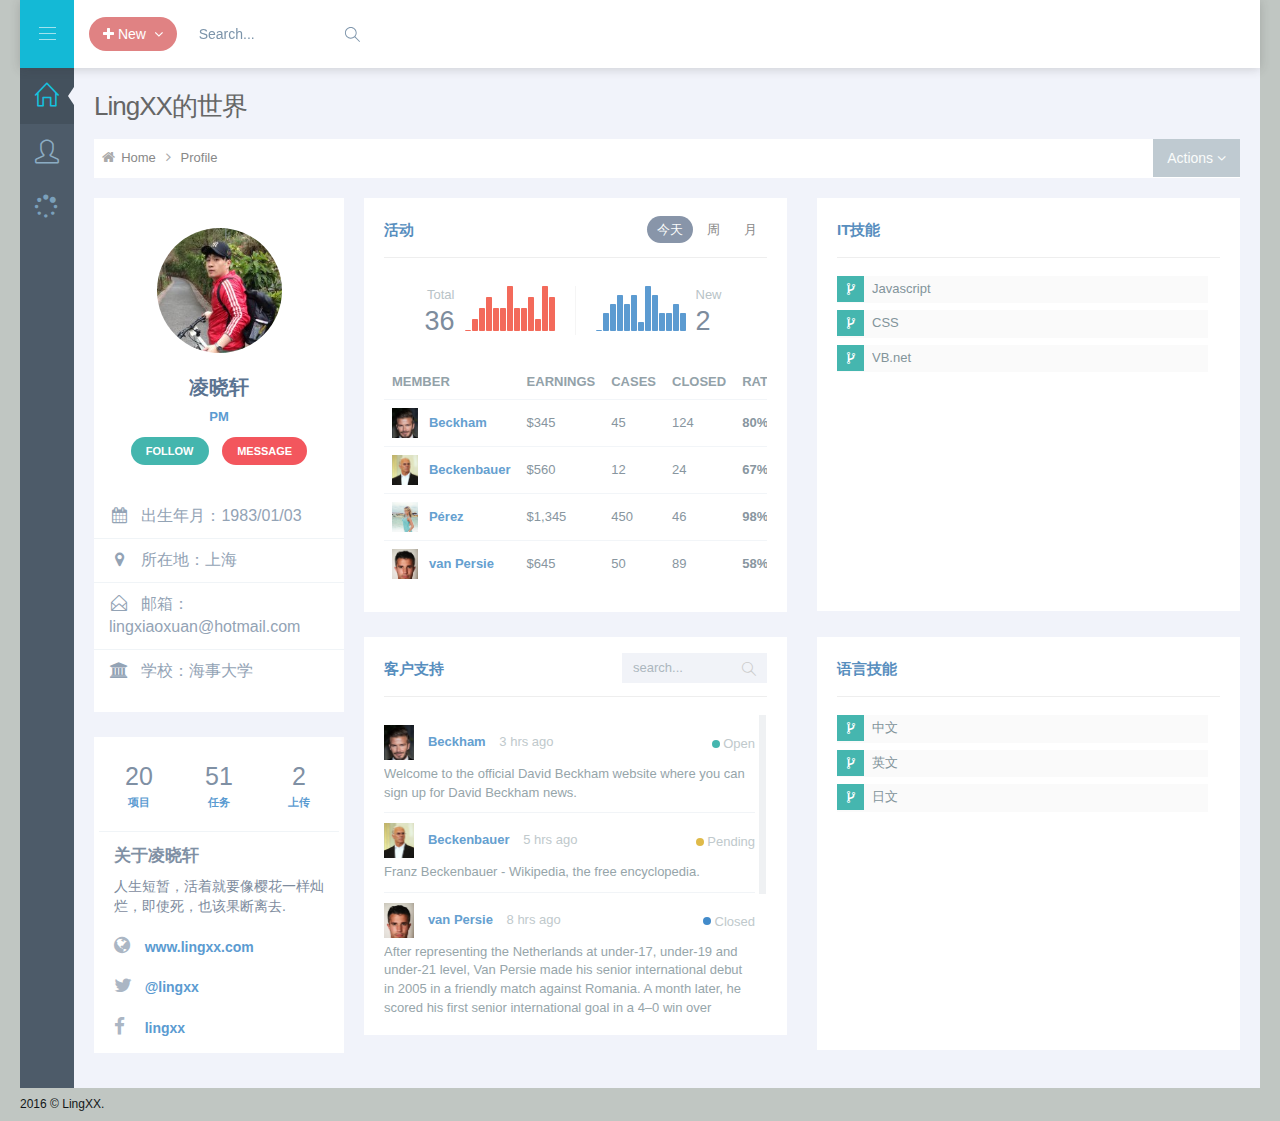
==== commit 35532f2e: "add CV" ====
--- a/index.html
+++ b/index.html
@@ -110,9 +110,15 @@
 						</a>
 					</li>
 					<li class="start">
-						<a href="profile.html">
+						<a href="CV.html">
 						<i class="icon-user"></i>
-						<span class="title">Profile</span>
+						<span class="title">CV</span>
+						</a>
+					</li>
+					<li class="start">
+						<a href="other.html">
+						<i class="fa fa-spinner"></i>
+						<span class="title">Other</span>
 						</a>
 					</li>
 				</ul>
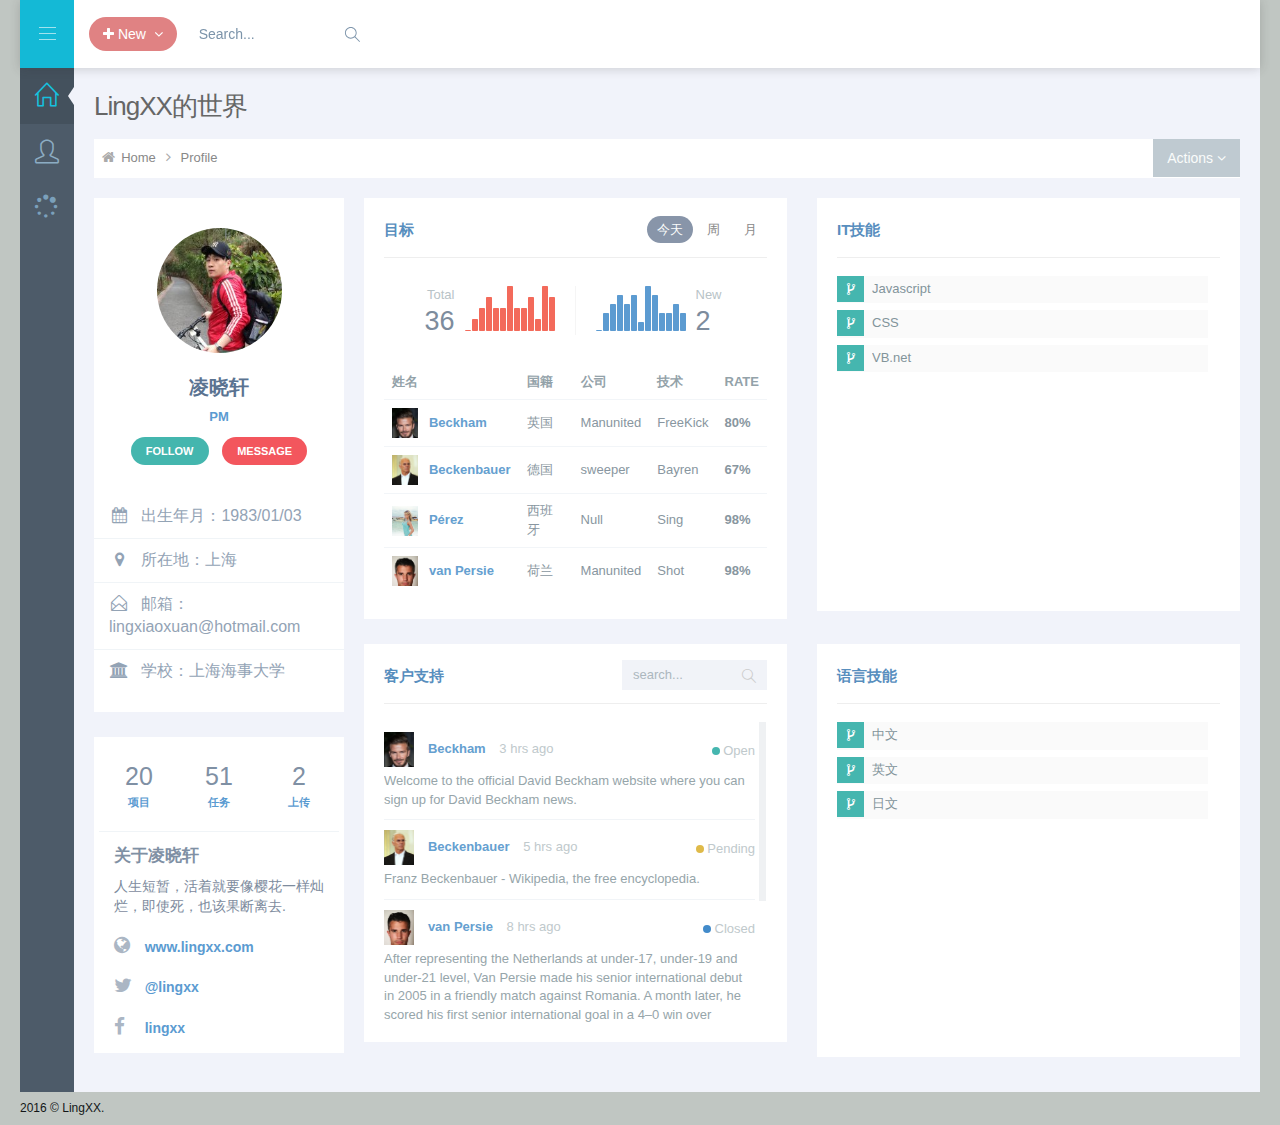
==== commit 8d649929: "update goal" ====
--- a/index.html
+++ b/index.html
@@ -218,7 +218,7 @@
 										<li>
 											<a href="#">
 											<i class="fa fa-university"></i>
-											学校：海事大学 </a>
+											学校：上海海事大学 </a>
 										</li>
 									</ul>
 								</div>
@@ -284,7 +284,7 @@
 										<div class="portlet-title">
 											<div class="caption caption-md">
 												<i class="icon-bar-chart theme-font hide"></i>
-												<span class="caption-subject font-blue-madison bold uppercase">活动</span>
+												<span class="caption-subject font-blue-madison bold uppercase">目标</span>
 											</div>
 											<div class="actions">
 												<div class="btn-group btn-group-devided" data-toggle="buttons">
@@ -337,16 +337,16 @@
 												<thead>
 												<tr class="uppercase">
 													<th colspan="2">
-														 MEMBER
+														 姓名
 													</th>
 													<th>
-														 Earnings
+														 国籍
 													</th>
 													<th>
-														 CASES
+														 公司
 													</th>
 													<th>
-														 CLOSED
+														 技术
 													</th>
 													<th>
 														 RATE
@@ -361,13 +361,13 @@
 														<a href="javascript:;" class="primary-link">Beckham</a>
 													</td>
 													<td>
-														 $345
-													</td>
-													<td>
-														 45
-													</td>
-													<td>
-														 124
+														 英国
+													</td>
+													<td>
+														 Manunited
+													</td>
+													<td>
+														 FreeKick
 													</td>
 													<td>
 														<span class="bold theme-font">80%</span>
@@ -381,13 +381,13 @@
 														<a href="javascript:;" class="primary-link">Beckenbauer</a>
 													</td>
 													<td>
-														 $560
-													</td>
-													<td>
-														 12
-													</td>
-													<td>
-														 24
+														 德国
+													</td>
+													<td>
+														 sweeper
+													</td>
+													<td>
+														 Bayren
 													</td>
 													<td>
 														<span class="bold theme-font">67%</span>
@@ -401,13 +401,13 @@
 														<a href="javascript:;" class="primary-link">Pérez</a>
 													</td>
 													<td>
-														 $1,345
-													</td>
-													<td>
-														 450
-													</td>
-													<td>
-														 46
+														 西班牙
+													</td>
+													<td>
+														 Null
+													</td>
+													<td>
+														 Sing
 													</td>
 													<td>
 														<span class="bold theme-font">98%</span>
@@ -421,16 +421,16 @@
 														<a href="javascript:;" class="primary-link">van Persie</a>
 													</td>
 													<td>
-														 $645
-													</td>
-													<td>
-														 50
-													</td>
-													<td>
-														 89
-													</td>
-													<td>
-														<span class="bold theme-font">58%</span>
+														 荷兰
+													</td>
+													<td>
+														 Manunited
+													</td>
+													<td>
+														 Shot
+													</td>
+													<td>
+														<span class="bold theme-font">98%</span>
 													</td>
 												</tr>
 												</table>
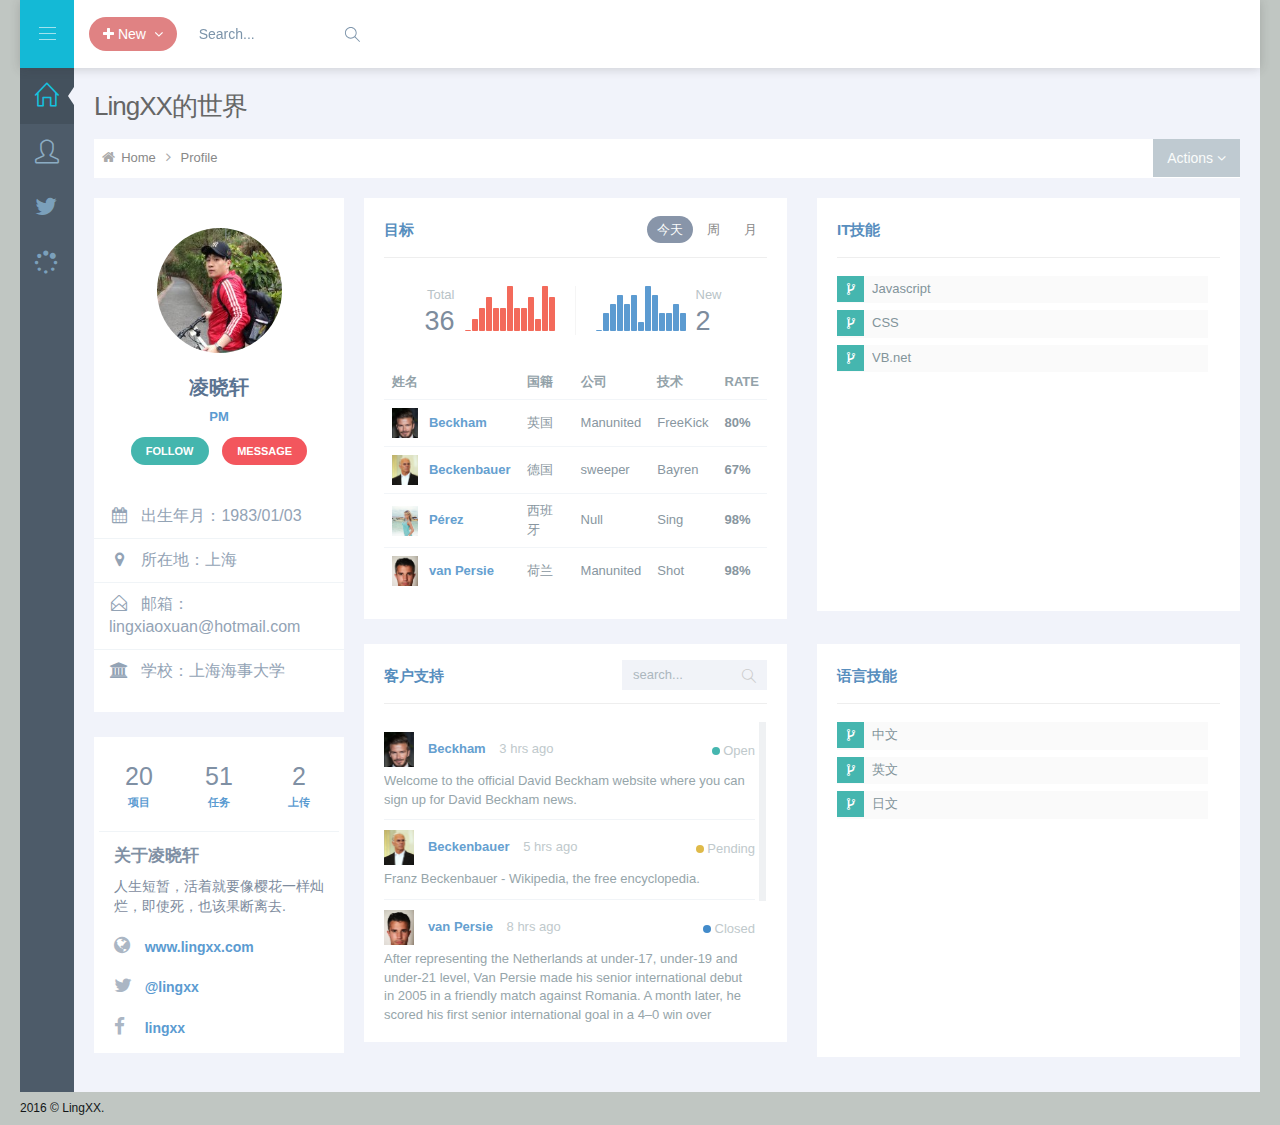
==== commit 4427419c: "add blog" ====
--- a/index.html
+++ b/index.html
@@ -116,6 +116,12 @@
 						</a>
 					</li>
 					<li class="start">
+						<a href="blog.html">
+						<i class="fa fa-twitter"></i>
+						<span class="title">Blog</span>
+						</a>
+					</li>
+					<li class="start">
 						<a href="other.html">
 						<i class="fa fa-spinner"></i>
 						<span class="title">Other</span>
